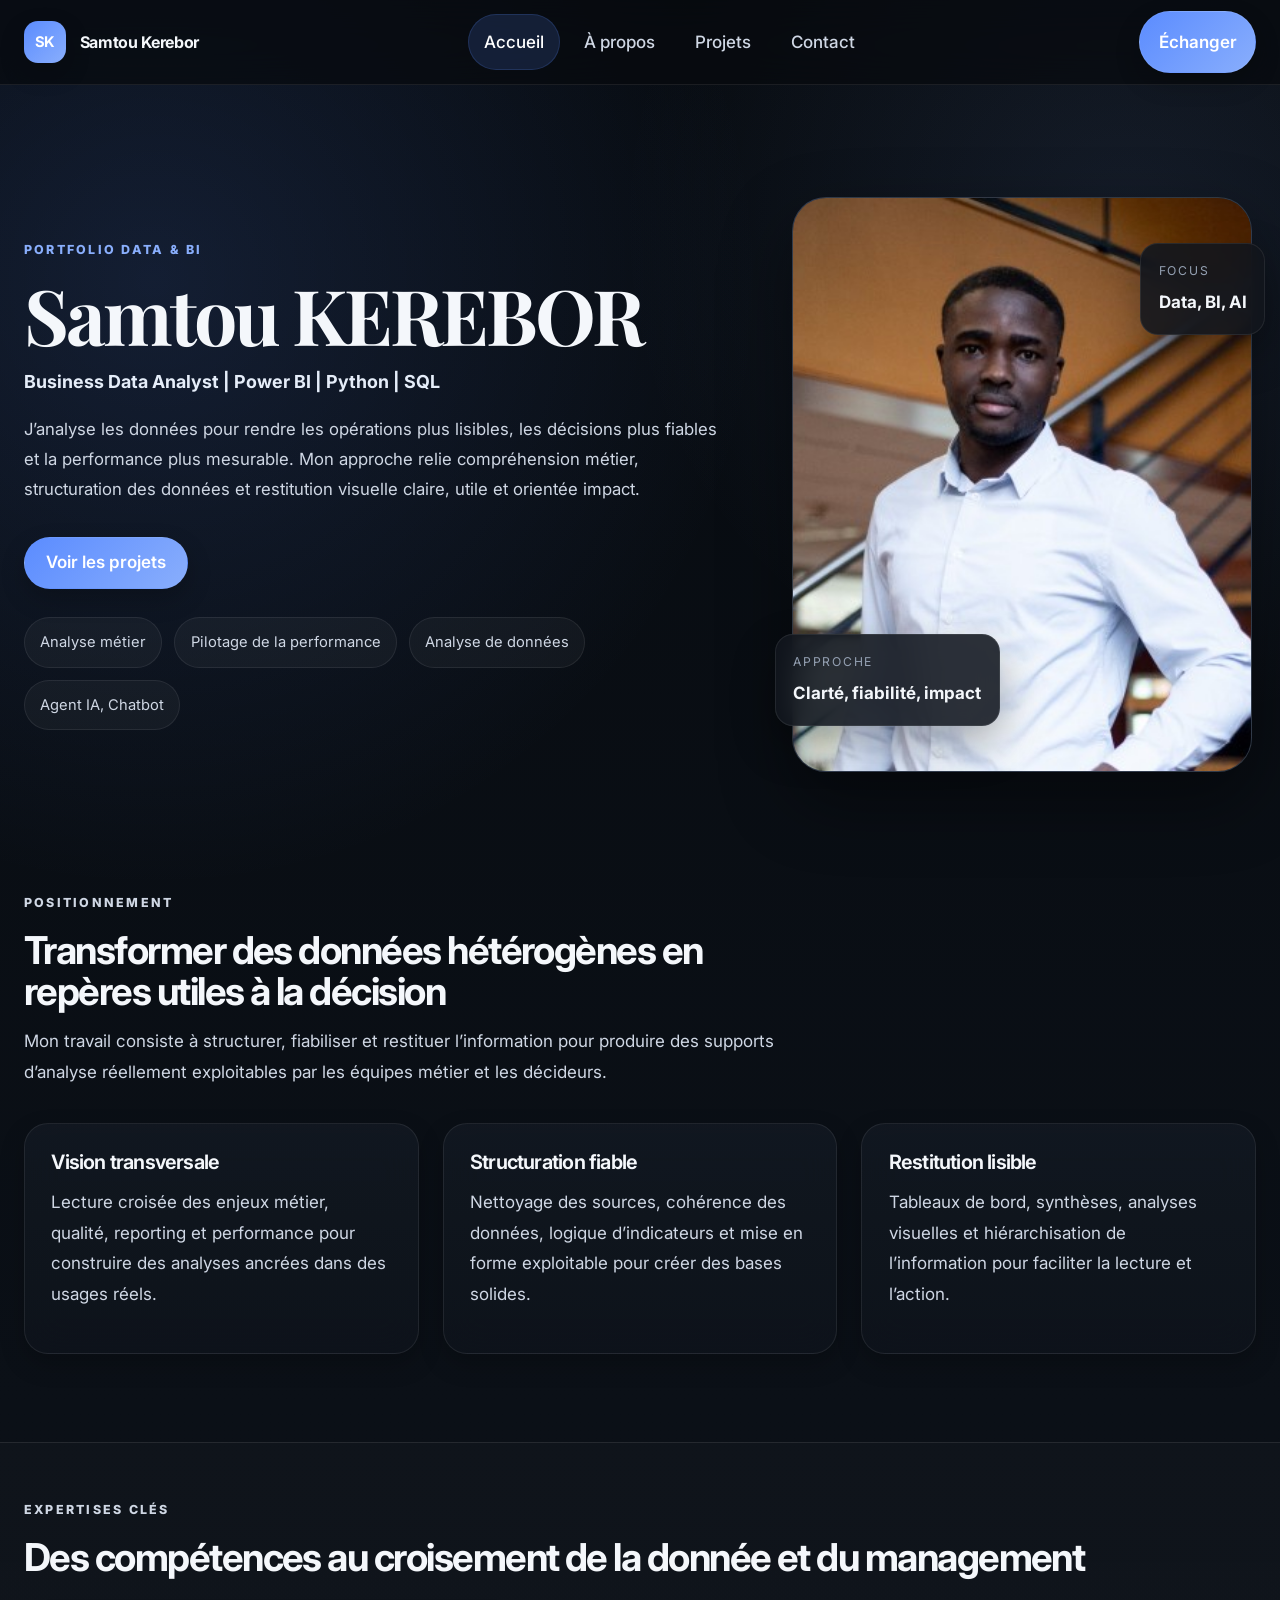
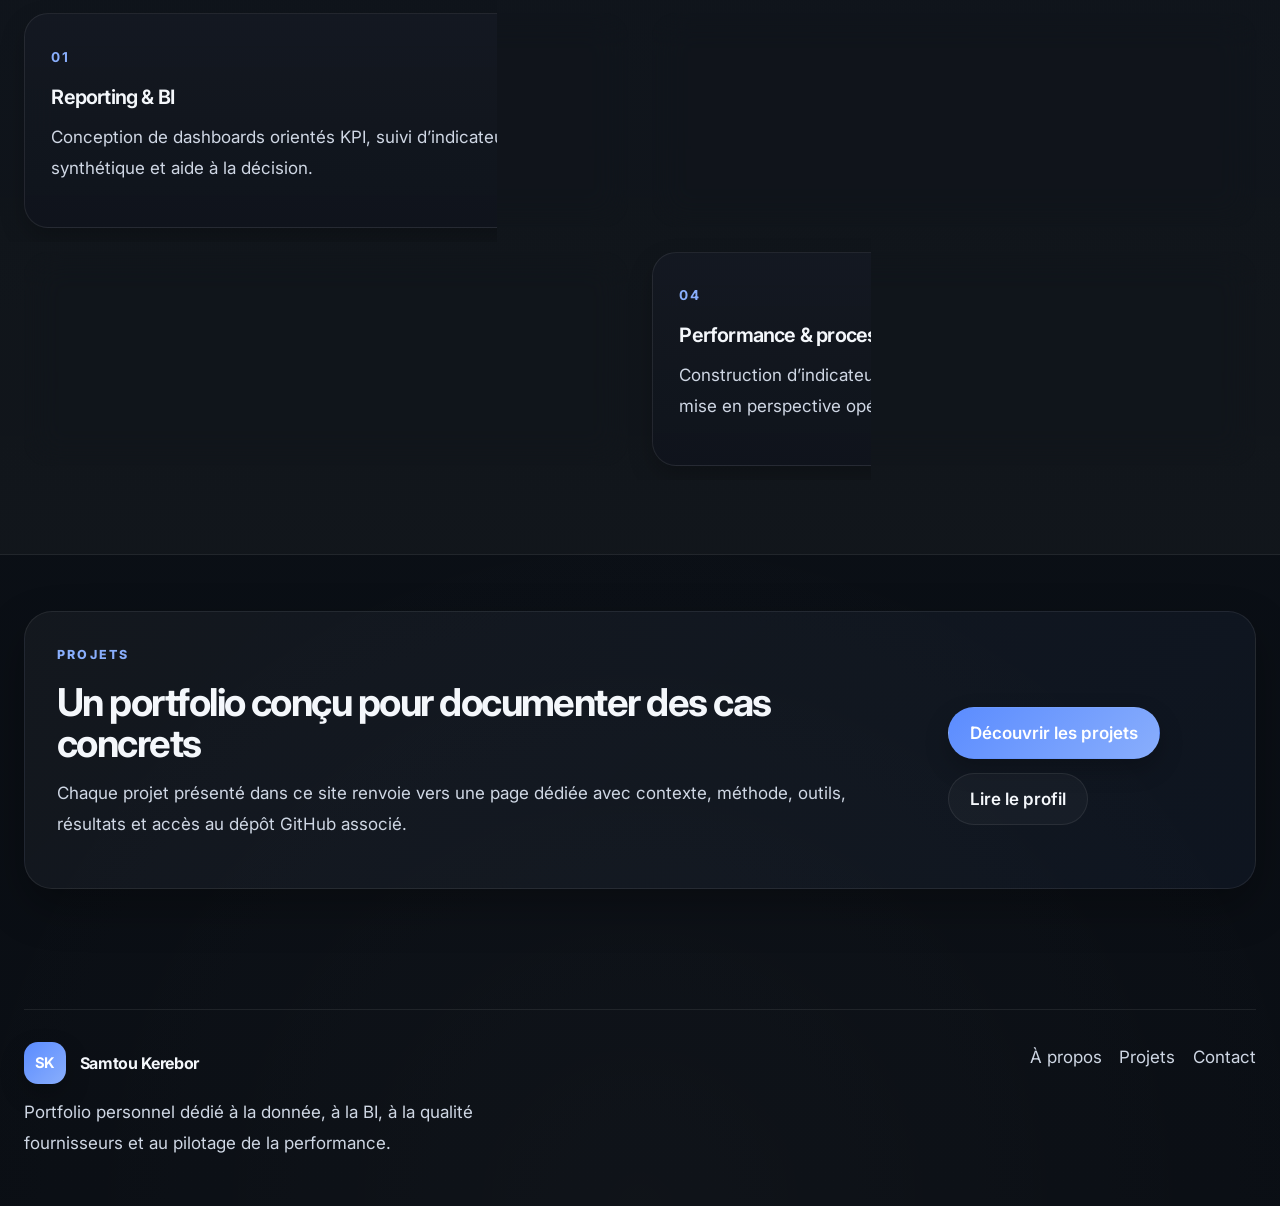
==== index.html @ 9a6d49bf "Update index.html" ====
<!DOCTYPE html>
<html lang="fr">
<head>
  <meta charset="UTF-8" />
  <meta name="viewport" content="width=device-width, initial-scale=1.0" />
  <title>Samtou Kerebor | Portfolio Data & BI </title>
  <meta name="description" content="Portfolio de Samtou Kerebor, Business Data Analyst spécialisé en Power BI, Python, SQL, qualité fournisseurs et pilotage de la performance." />
  <link rel="preconnect" href="https://fonts.googleapis.com" />
  <link rel="preconnect" href="https://fonts.gstatic.com" crossorigin />
  <link href="https://fonts.googleapis.com/css2?family=Inter:wght@400;500;600;700;800&family=Playfair+Display:wght@600;700&display=swap" rel="stylesheet" />
  <link rel="stylesheet" href="styles.css" />
</head>
<body>
  <div class="site-shell">
    <header class="site-header">
      <div class="container nav-wrapper">
        <a class="brand" href="index.html">
          <span class="brand-mark">SK</span>
          <span class="brand-text">Samtou Kerebor</span>
        </a>

        <nav class="site-nav" aria-label="Navigation principale">
          <a class="nav-link active" href="index.html">Accueil</a>
          <a class="nav-link" href="about.html">À propos</a>
          <a class="nav-link" href="projects.html">Projets</a>
          <a class="nav-link" href="contact.html">Contact</a>
        </nav>

        <a class="nav-cta" href="contact.html">Échanger</a>
      </div>
    </header>

    <main>
      <section class="hero">
        <div class="container hero-grid">
          <div class="hero-copy">
            <p class="eyebrow">Portfolio Data & BI</p>
            <h1>Samtou KEREBOR</h1>
            <p class="hero-subtitle">Business Data Analyst | Power BI | Python | SQL</p>
            <p class="hero-intro">
              J’analyse les données pour rendre les opérations plus lisibles, les décisions plus fiables
              et la performance plus mesurable. Mon approche relie compréhension métier, structuration
              des données et restitution visuelle claire, utile et orientée impact.
            </p>

            <div class="hero-actions">
              <a class="btn btn-primary" href="projects.html">Voir les projets</a>
            </div>

            <div class="hero-meta">
              <div class="meta-chip">Analyse métier</div>
              <div class="meta-chip">Pilotage de la performance</div>
              <div class="meta-chip">Analyse de données</div>
              <div class="meta-chip">Agent IA, Chatbot </div>
            </div>
          </div>

          <div class="hero-visual">
            <div class="photo-frame">
              <img src="assets/img/photo.jpg" alt="Portrait de Samtou Kerebor" />
            </div>
            <div class="floating-card floating-card-top">
              <span class="floating-label">Focus</span>
              <strong>Data, BI, AI</strong>
            </div>
            <div class="floating-card floating-card-bottom">
              <span class="floating-label">Approche</span>
              <strong>Clarté, fiabilité, impact</strong>
            </div>
          </div>
        </div>
      </section>
      <section class="section">
        <div class="container">
          <div class="section-heading narrow">
            <p class="section-kicker">Positionnement</p>
            <h2>Transformer des données hétérogènes en repères utiles à la décision</h2>
            <p>
              Mon travail consiste à structurer, fiabiliser et restituer l’information pour produire
              des supports d’analyse réellement exploitables par les équipes métier et les décideurs.
            </p>
          </div>

          <div class="value-grid">
            <article class="card card-soft">
              <h3>Vision transversale</h3>
              <p>
                Lecture croisée des enjeux métier, qualité, reporting et performance pour construire
                des analyses ancrées dans des usages réels.
              </p>
            </article>

            <article class="card card-soft">
              <h3>Structuration fiable</h3>
              <p>
                Nettoyage des sources, cohérence des données, logique d’indicateurs et mise en forme
                exploitable pour créer des bases solides.
              </p>
            </article>

            <article class="card card-soft">
              <h3>Restitution lisible</h3>
              <p>
                Tableaux de bord, synthèses, analyses visuelles et hiérarchisation de l’information
                pour faciliter la lecture et l’action.
              </p>
            </article>
          </div>
        </div>
      </section>
      <section class="section section-alt">
        <div class="container">
          <div class="section-heading">
            <p class="section-kicker">Expertises clés</p>
            <h2>Des compétences au croisement de la donnée et du management</h2>
          </div>

          <div class="capabilities-grid">
            <article class="capability-card">
              <span class="capability-index">01</span>
              <h3>Reporting & BI</h3>
              <p>Conception de dashboards orientés KPI, suivi d’indicateurs, lecture synthétique et aide à la décision.</p>
            </article>

            <article class="capability-card">
              <span class="capability-index">02</span>
              <h3>SQL & Python</h3>
              <p>Extraction, transformation, exploration et automatisation ciblée pour renforcer l’exploitation des données.</p>
            </article>

            <article class="capability-card">
              <span class="capability-index">03</span>
              <h3>Qualité fournisseurs</h3>
              <p>Analyse des incidents, suivi de performance, fiabilité des données et mise en évidence des priorités d’action.</p>
            </article>

            <article class="capability-card">
              <span class="capability-index">04</span>
              <h3>Performance & process</h3>
              <p>Construction d’indicateurs utiles, compréhension des processus et mise en perspective opérationnelle.</p>
            </article>
          </div>
        </div>
      </section>

      <section class="section">
        <div class="container preview-panel">
          <div class="preview-copy">
            <p class="section-kicker">Projets</p>
            <h2>Un portfolio conçu pour documenter des cas concrets</h2>
            <p>
              Chaque projet présenté dans ce site renvoie vers une page dédiée avec contexte, méthode,
              outils, résultats et accès au dépôt GitHub associé.
            </p>
          </div>
          <div class="preview-actions">
            <a class="btn btn-primary" href="projects.html">Découvrir les projets</a>
            <a class="btn btn-secondary" href="about.html">Lire le profil</a>
          </div>
        </div>
      </section>
    </main>

    <footer class="site-footer">
      <div class="container footer-grid">
        <div>
          <a class="brand brand-footer" href="index.html">
            <span class="brand-mark">SK</span>
            <span class="brand-text">Samtou Kerebor</span>
          </a>
          <p class="footer-text">
            Portfolio personnel dédié à la donnée, à la BI, à la qualité fournisseurs et au pilotage de la performance.
          </p>
        </div>

        <div class="footer-links">
          <a href="about.html">À propos</a>
          <a href="projects.html">Projets</a>
          <a href="contact.html">Contact</a>
        </div>
      </div>
    </footer>
  </div>
</body>
</html>
---- styles.css ----
:root {
  --bg: #0b0f14;
  --bg-soft: #10151d;
  --bg-elevated: #151b24;
  --surface: rgba(18, 24, 33, 0.88);
  --surface-strong: #18202b;
  --surface-dark: #070a0f;

  --text: #f4f7fb;
  --text-soft: #cfd7e4;
  --text-muted: #94a0b2;

  --line: rgba(255, 255, 255, 0.08);
  --line-strong: rgba(255, 255, 255, 0.14);

  --primary: #5b8cff;
  --primary-2: #89aefc;
  --accent: #9db2d3;
  --accent-soft: rgba(91, 140, 255, 0.14);

  --shadow-lg: 0 28px 70px rgba(0, 0, 0, 0.42);
  --shadow-md: 0 18px 44px rgba(0, 0, 0, 0.30);
  --shadow-sm: 0 10px 24px rgba(0, 0, 0, 0.22);

  --radius-xl: 32px;
  --radius-lg: 24px;
  --radius-md: 18px;
  --radius-sm: 12px;

  --container: 1320px;
  --reading: 760px;
}

*,
*::before,
*::after {
  box-sizing: border-box;
}

html {
  scroll-behavior: smooth;
}

body {
  margin: 0;
  font-family: "Inter", sans-serif;
  font-size: 17px;
  line-height: 1.8;
  color: var(--text);
  background:
    radial-gradient(circle at 12% 10%, rgba(91, 140, 255, 0.14), transparent 22%),
    radial-gradient(circle at 88% 8%, rgba(137, 174, 252, 0.10), transparent 18%),
    radial-gradient(circle at 50% 100%, rgba(255, 255, 255, 0.025), transparent 25%),
    linear-gradient(180deg, #070b10 0%, #0b1017 50%, #0a0e14 100%);
  -webkit-font-smoothing: antialiased;
  text-rendering: optimizeLegibility;
}

::selection {
  background: rgba(91, 140, 255, 0.24);
  color: #fff;
}

img {
  max-width: 100%;
  display: block;
}

a {
  color: inherit;
  text-decoration: none;
  transition: color 0.25s ease, opacity 0.25s ease, transform 0.25s ease;
}

a:hover {
  color: var(--primary-2);
}

p {
  margin-top: 0;
  color: var(--text-soft);
}

.site-shell {
  min-height: 100vh;
}

.container {
  width: min(var(--container), calc(100% - 3rem));
  margin: 0 auto;
}

.narrow {
  max-width: var(--reading);
}

.site-header {
  position: sticky;
  top: 0;
  z-index: 1000;
  backdrop-filter: blur(18px);
  background: rgba(8, 10, 15, 0.72);
  border-bottom: 1px solid var(--line);
}

.nav-wrapper {
  display: flex;
  align-items: center;
  justify-content: space-between;
  gap: 1rem;
  min-height: 84px;
}

.brand {
  display: inline-flex;
  align-items: center;
  gap: 0.85rem;
  font-weight: 700;
  letter-spacing: -0.02em;
}

.brand-mark {
  width: 42px;
  height: 42px;
  border-radius: 14px;
  display: inline-grid;
  place-items: center;
  color: #fff;
  background: linear-gradient(135deg, var(--primary), var(--primary-2));
  box-shadow: var(--shadow-sm);
  font-size: 0.92rem;
}

.brand-text {
  font-size: 1rem;
  color: var(--text);
}

.site-nav {
  display: flex;
  align-items: center;
  gap: 0.5rem;
  flex-wrap: wrap;
}

.nav-link {
  padding: 0.8rem 1rem;
  border-radius: 999px;
  color: var(--text-soft);
  font-weight: 500;
  transition: all 0.25s ease;
}

.nav-link:hover {
  color: var(--text);
  background: rgba(255, 255, 255, 0.04);
}

.nav-link.active {
  color: #fff;
  background: rgba(91, 140, 255, 0.16);
  box-shadow: inset 0 0 0 1px rgba(91, 140, 255, 0.18);
}

.nav-cta {
  padding: 0.9rem 1.15rem;
  border-radius: 999px;
  background: linear-gradient(135deg, var(--primary), var(--primary-2));
  border: 1px solid rgba(255, 255, 255, 0.06);
  box-shadow: var(--shadow-sm);
  font-weight: 600;
  color: #fff;
  transition: transform 0.25s ease, box-shadow 0.25s ease;
}

.nav-cta:hover {
  transform: translateY(-1px);
  box-shadow: var(--shadow-md);
  color: #fff;
}

.hero,
.page-hero {
  padding: 7rem 0 4rem;
}

.page-hero-compact {
  padding-bottom: 1.5rem;
}

.hero-grid {
  display: grid;
  grid-template-columns: minmax(0, 1.2fr) minmax(320px, 0.8fr);
  align-items: center;
  gap: 4rem;
}

.eyebrow,
.section-kicker,
.project-overline {
  margin: 0 0 1rem;
  font-size: 0.78rem;
  font-weight: 800;
  letter-spacing: 0.18em;
  text-transform: uppercase;
  color: var(--primary-2);
}

h1,
h2,
h3,
h4 {
  margin-top: 0;
  letter-spacing: -0.04em;
  color: var(--text);
}

h1 {
  font-family: "Playfair Display", serif;
  font-size: clamp(3.2rem, 6vw, 6.2rem);
  line-height: 0.94;
  margin-bottom: 1rem;
  font-weight: 700;
}

h2 {
  font-size: clamp(2.1rem, 3vw, 3.15rem);
  line-height: 1.06;
  margin-bottom: 0.9rem;
  font-weight: 700;
}

h3 {
  font-size: 1.24rem;
  line-height: 1.3;
  margin-bottom: 0.7rem;
  font-weight: 650;
}

h4 {
  font-size: 1rem;
  margin-bottom: 0.55rem;
  font-weight: 700;
}

.hero-subtitle,
.page-intro,
.hero-intro,
.section-heading p,
.card p,
.project-summary,
.footer-text,
.contact-note,
.form-intro,
.project-lead {
  color: var(--text-soft);
}

.hero-subtitle {
  font-size: 1.12rem;
  font-weight: 700;
  margin: 0 0 1rem;
  color: #e5edf9;
}

.hero-intro,
.page-intro,
.project-lead {
  font-size: 1.05rem;
  max-width: 64ch;
}

.hero-actions,
.preview-actions,
.project-actions {
  display: flex;
  flex-wrap: wrap;
  gap: 0.9rem;
  margin-top: 2rem;
}

.btn {
  display: inline-flex;
  align-items: center;
  justify-content: center;
  min-height: 52px;
  padding: 0 1.3rem;
  border-radius: 999px;
  border: 1px solid transparent;
  font-weight: 600;
  transition: all 0.28s ease;
  cursor: pointer;
}

.btn:hover {
  transform: translateY(-1px);
}

.btn-primary {
  background: linear-gradient(135deg, var(--primary), var(--primary-2));
  color: #fff;
  box-shadow: var(--shadow-sm);
}

.btn-primary:hover {
  box-shadow: var(--shadow-md);
  color: #fff;
}

.btn-secondary {
  background: rgba(255, 255, 255, 0.03);
  border-color: var(--line);
  color: var(--text);
}

.btn-secondary:hover {
  background: rgba(255, 255, 255, 0.06);
  box-shadow: var(--shadow-sm);
  color: var(--text);
}

.hero-meta,
.project-meta {
  display: flex;
  flex-wrap: wrap;
  gap: 0.75rem;
  margin-top: 1.8rem;
}

.meta-chip,
.tag {
  padding: 0.68rem 0.95rem;
  border-radius: 999px;
  background: rgba(255, 255, 255, 0.04);
  border: 1px solid var(--line);
  color: var(--text-soft);
  font-size: 0.92rem;
}

.hero-visual {
  position: relative;
  min-height: 560px;
  display: flex;
  align-items: center;
  justify-content: center;
}

.photo-frame {
  position: relative;
  width: min(460px, 100%);
  aspect-ratio: 4 / 5;
  border-radius: 34px;
  overflow: hidden;
  background:
    linear-gradient(135deg, rgba(91, 140, 255, 0.10), rgba(255, 255, 255, 0.03)),
    var(--surface-strong);
  border: 1px solid var(--line);
  box-shadow: var(--shadow-lg);
}

.photo-frame img {
  width: 100%;
  height: 100%;
  object-fit: cover;
}

.floating-card {
  position: absolute;
  padding: 1rem 1.1rem;
  border-radius: 18px;
  background: rgba(16, 21, 29, 0.88);
  border: 1px solid var(--line);
  box-shadow: var(--shadow-md);
  backdrop-filter: blur(14px);
}

.floating-card-top {
  top: 8%;
  right: -2%;
}

.floating-card-bottom {
  bottom: 8%;
  left: -3%;
}

.floating-label {
  display: block;
  margin-bottom: 0.35rem;
  font-size: 0.76rem;
  text-transform: uppercase;
  letter-spacing: 0.14em;
  color: var(--text-muted);
}

.section {
  padding: 3.5rem 0 5.5rem;
}

.section-alt {
  background: linear-gradient(180deg, rgba(255, 255, 255, 0.014), rgba(255, 255, 255, 0.028));
  border-top: 1px solid var(--line);
  border-bottom: 1px solid var(--line);
}

.section-heading {
  margin-bottom: 2.2rem;
}

.value-grid,
.capabilities-grid,
.timeline-grid,
.two-column-section,
.projects-grid,
.about-grid,
.contact-grid,
.project-detail-grid,
.metrics-grid {
  display: grid;
  gap: 1.5rem;
}

.value-grid {
  grid-template-columns: repeat(3, minmax(0, 1fr));
}

.capabilities-grid,
.timeline-grid,
.two-column-section,
.about-grid,
.contact-grid,
.project-detail-grid {
  grid-template-columns: repeat(2, minmax(0, 1fr));
}

.projects-grid {
  grid-template-columns: 1fr;
}

.metrics-grid {
  grid-template-columns: repeat(3, minmax(0, 1fr));
}

.card,
.project-card,
.capability-card,
.timeline-card,
.metric-card {
  position: relative;
  background: linear-gradient(180deg, rgba(20, 25, 34, 0.92), rgba(16, 20, 28, 0.96));
  backdrop-filter: blur(18px);
  border: 1px solid var(--line);
  box-shadow: var(--shadow-sm);
  border-radius: var(--radius-lg);
}

.card,
.capability-card,
.timeline-card,
.metric-card {
  padding: 1.65rem;
}

.card-soft {
  background: linear-gradient(180deg, rgba(18, 24, 33, 0.90), rgba(14, 19, 27, 0.94));
}

.card-large {
  padding: 2rem;
}

.card-emphasis {
  background: linear-gradient(180deg, #101a2c 0%, #162742 100%);
  color: #fff;
  border: 1px solid rgba(137, 174, 252, 0.18);
}

.card-emphasis h2,
.card-emphasis h3,
.card-emphasis p,
.card-emphasis a,
.card-emphasis li,
.card-emphasis .contact-label {
  color: #eef4fb;
}

.capability-card,
.project-card,
.card {
  transition: transform 0.28s ease, box-shadow 0.28s ease, border-color 0.28s ease;
}

.capability-card:hover,
.project-card:hover,
.card:hover {
  transform: translateY(-4px);
  box-shadow: var(--shadow-md);
  border-color: rgba(91, 140, 255, 0.22);
}

.capability-index {
  display: inline-block;
  margin-bottom: 1rem;
  color: var(--primary-2);
  font-size: 0.85rem;
  font-weight: 700;
  letter-spacing: 0.14em;
}

.preview-panel {
  display: flex;
  align-items: center;
  justify-content: space-between;
  gap: 2rem;
  padding: 2rem;
  border-radius: 28px;
  background: linear-gradient(135deg, rgba(255, 255, 255, 0.04), rgba(91, 140, 255, 0.05));
  border: 1px solid var(--line);
  box-shadow: var(--shadow-md);
}

.clean-list {
  margin: 0;
  padding-left: 1.1rem;
}

.clean-list li + li {
  margin-top: 0.6rem;
}

.timeline-card {
  padding-left: 3rem;
}

.timeline-marker {
  position: absolute;
  left: 1.35rem;
  top: 1.7rem;
  width: 12px;
  height: 12px;
  border-radius: 999px;
  background: linear-gradient(135deg, var(--primary), var(--primary-2));
  box-shadow: 0 0 0 6px rgba(91, 140, 255, 0.10);
}

.tag-group {
  display: flex;
  flex-wrap: wrap;
  gap: 0.7rem;
  margin-top: 1rem;
}

.project-card {
  display: grid;
  grid-template-columns: minmax(260px, 0.9fr) minmax(0, 1.1fr);
  overflow: hidden;
}

.project-visual {
  min-height: 320px;
  background: linear-gradient(135deg, #121926, #1b2434);
  position: relative;
}

.project-visual img {
  width: 100%;
  height: 100%;
  object-fit: cover;
}

.project-content {
  padding: 2rem;
}

.project-header {
  margin-bottom: 1rem;
}

.project-header h2 {
  font-size: 1.9rem;
  margin-bottom: 0;
}

.project-links {
  display: flex;
  flex-wrap: wrap;
  gap: 0.8rem;
  margin-top: 1.5rem;
}

.project-link {
  display: inline-flex;
  align-items: center;
  gap: 0.45rem;
  color: var(--text);
  font-weight: 600;
}

.project-link:hover {
  color: var(--primary-2);
}

.project-page-layout {
  display: grid;
  grid-template-columns: minmax(0, 1.25fr) minmax(300px, 0.75fr);
  gap: 1.5rem;
  align-items: start;
}

.project-main-visual {
  min-height: 380px;
  border-radius: var(--radius-xl);
  overflow: hidden;
  border: 1px solid var(--line);
  box-shadow: var(--shadow-md);
  background: linear-gradient(135deg, #121926, #1c2738);
}

.project-main-visual img {
  width: 100%;
  height: 100%;
  object-fit: cover;
}

.project-sidebar {
  display: grid;
  gap: 1.5rem;
}

.project-info-list {
  display: grid;
  gap: 1rem;
}

.project-info-item span {
  display: block;
  font-size: 0.78rem;
  letter-spacing: 0.12em;
  text-transform: uppercase;
  color: var(--text-muted);
  margin-bottom: 0.3rem;
}

.project-content-block + .project-content-block {
  margin-top: 1.25rem;
}

.metric-card strong {
  display: block;
  font-size: 2rem;
  color: var(--text);
  line-height: 1;
  margin-bottom: 0.5rem;
}

.metric-card p {
  margin-bottom: 0;
}

.contact-list {
  display: grid;
  gap: 1.4rem;
  margin-top: 1.4rem;
}

.contact-item a {
  color: #ffffff;
  opacity: 0.92;
  word-break: break-word;
}

.contact-label {
  display: block;
  margin-bottom: 0.3rem;
  font-size: 0.8rem;
  font-weight: 700;
  letter-spacing: 0.1em;
  text-transform: uppercase;
}

.contact-note {
  margin-top: 1.5rem;
  font-size: 0.95rem;
}

.contact-form-card {
  padding: 2rem;
}

.contact-form {
  display: grid;
  gap: 1.2rem;
  margin-top: 1.2rem;
}

.form-group {
  display: grid;
  gap: 0.55rem;
}

label {
  font-weight: 600;
  color: var(--text);
}

input,
textarea {
  width: 100%;
  padding: 1rem 1rem;
  border-radius: 16px;
  border: 1px solid var(--line-strong);
  background: rgba(255, 255, 255, 0.03);
  font: inherit;
  color: var(--text);
  outline: none;
  transition: border-color 0.25s ease, box-shadow 0.25s ease, background 0.25s ease;
}

input::placeholder,
textarea::placeholder {
  color: var(--text-muted);
}

input:focus,
textarea:focus {
  border-color: rgba(91, 140, 255, 0.55);
  box-shadow: 0 0 0 4px rgba(91, 140, 255, 0.10);
  background: rgba(255, 255, 255, 0.05);
}

.site-footer {
  padding: 2rem 0 3rem;
}

.footer-grid {
  display: flex;
  align-items: flex-start;
  justify-content: space-between;
  gap: 2rem;
  padding-top: 2rem;
  border-top: 1px solid var(--line);
}

.brand-footer {
  margin-bottom: 0.8rem;
}

.footer-text {
  max-width: 48ch;
  margin: 0;
}

.footer-links {
  display: flex;
  flex-wrap: wrap;
  gap: 1.1rem;
}

.footer-links a {
  color: var(--text-soft);
}

.footer-links a:hover {
  color: var(--primary-2);
}

.project-hero-compact {
  padding: 5rem 0 2rem;
}

.section-tight {
  padding: 2rem 0 2.8rem;
}

.section-heading-compact {
  margin-bottom: 1.4rem;
}

.project-top-cards {
  display: grid;
  grid-template-columns: repeat(2, minmax(0, 1fr));
  gap: 1.5rem;
}

.project-gallery {
  display: grid;
  grid-template-columns: repeat(2, minmax(0, 1fr));
  gap: 0;
  padding: 0;
  overflow: hidden;
}

.project-gallery-item {
  margin: 0;
  min-width: 0;
}

.project-gallery-item + .project-gallery-item {
  border-left: 1px solid var(--line);
}

.project-gallery-item img {
  width: 100%;
  height: 340px;
  object-fit: cover;
  border-bottom: 1px solid var(--line);
  background: linear-gradient(135deg, #121926, #1c2738);
}

.project-gallery-item figcaption {
  padding: 1.1rem 1.2rem 1.25rem;
}

.project-gallery-item figcaption strong {
  display: block;
  margin-bottom: 0.45rem;
  font-size: 1rem;
  color: var(--text);
}

.project-gallery-item figcaption p {
  margin: 0;
  color: var(--text-soft);
}

.project-list {
  margin: 0;
  padding-left: 1.2rem;
  color: var(--text-soft);
}

.project-list li + li {
  margin-top: 0.65rem;
}

.project-note {
  margin-top: 1rem;
  padding: 0.95rem 1rem;
  border-radius: var(--radius-md);
  background: rgba(91, 140, 255, 0.08);
  border: 1px solid rgba(91, 140, 255, 0.16);
  color: var(--text-soft);
}

.btn-disabled {
  opacity: 0.72;
  cursor: default;
  pointer-events: none;
}

@media (max-width: 1100px) {
  .hero-grid,
  .project-page-layout,
  .about-grid,
  .contact-grid,
  .project-card,
  .two-column-section,
  .value-grid,
  .capabilities-grid,
  .timeline-grid,
  .project-detail-grid,
  .metrics-grid,
  .project-top-cards,
  .project-gallery {
    grid-template-columns: 1fr;
  }

  .hero-visual {
    min-height: auto;
  }

  .floating-card-top,
  .floating-card-bottom {
    position: static;
  }

  .hero-visual {
    gap: 1rem;
    flex-direction: column;
  }

  .preview-panel,
  .footer-grid {
    flex-direction: column;
    align-items: flex-start;
  }

  .project-gallery-item + .project-gallery-item {
    border-left: none;
    border-top: 1px solid var(--line);
  }

  .project-gallery-item img {
    height: auto;
    max-height: 460px;
  }
}

@media (max-width: 760px) {
  .container {
    width: min(var(--container), calc(100% - 1.4rem));
  }

  .nav-wrapper {
    flex-wrap: wrap;
    justify-content: center;
    padding: 0.85rem 0;
  }

  .site-nav {
    order: 3;
    width: 100%;
    justify-content: center;
    flex-wrap: wrap;
  }

  .nav-cta {
    display: none;
  }

  .hero,
  .page-hero {
    padding-top: 4.5rem;
  }

  h1 {
    font-size: clamp(2.5rem, 10vw, 4.2rem);
  }

  .project-content,
  .card,
  .card-large,
  .contact-form-card,
  .capability-card,
  .timeline-card,
  .metric-card {
    padding: 1.35rem;
  }

  .photo-frame {
    border-radius: 24px;
  }

  .section {
    padding: 2.5rem 0 4rem;
  }
}
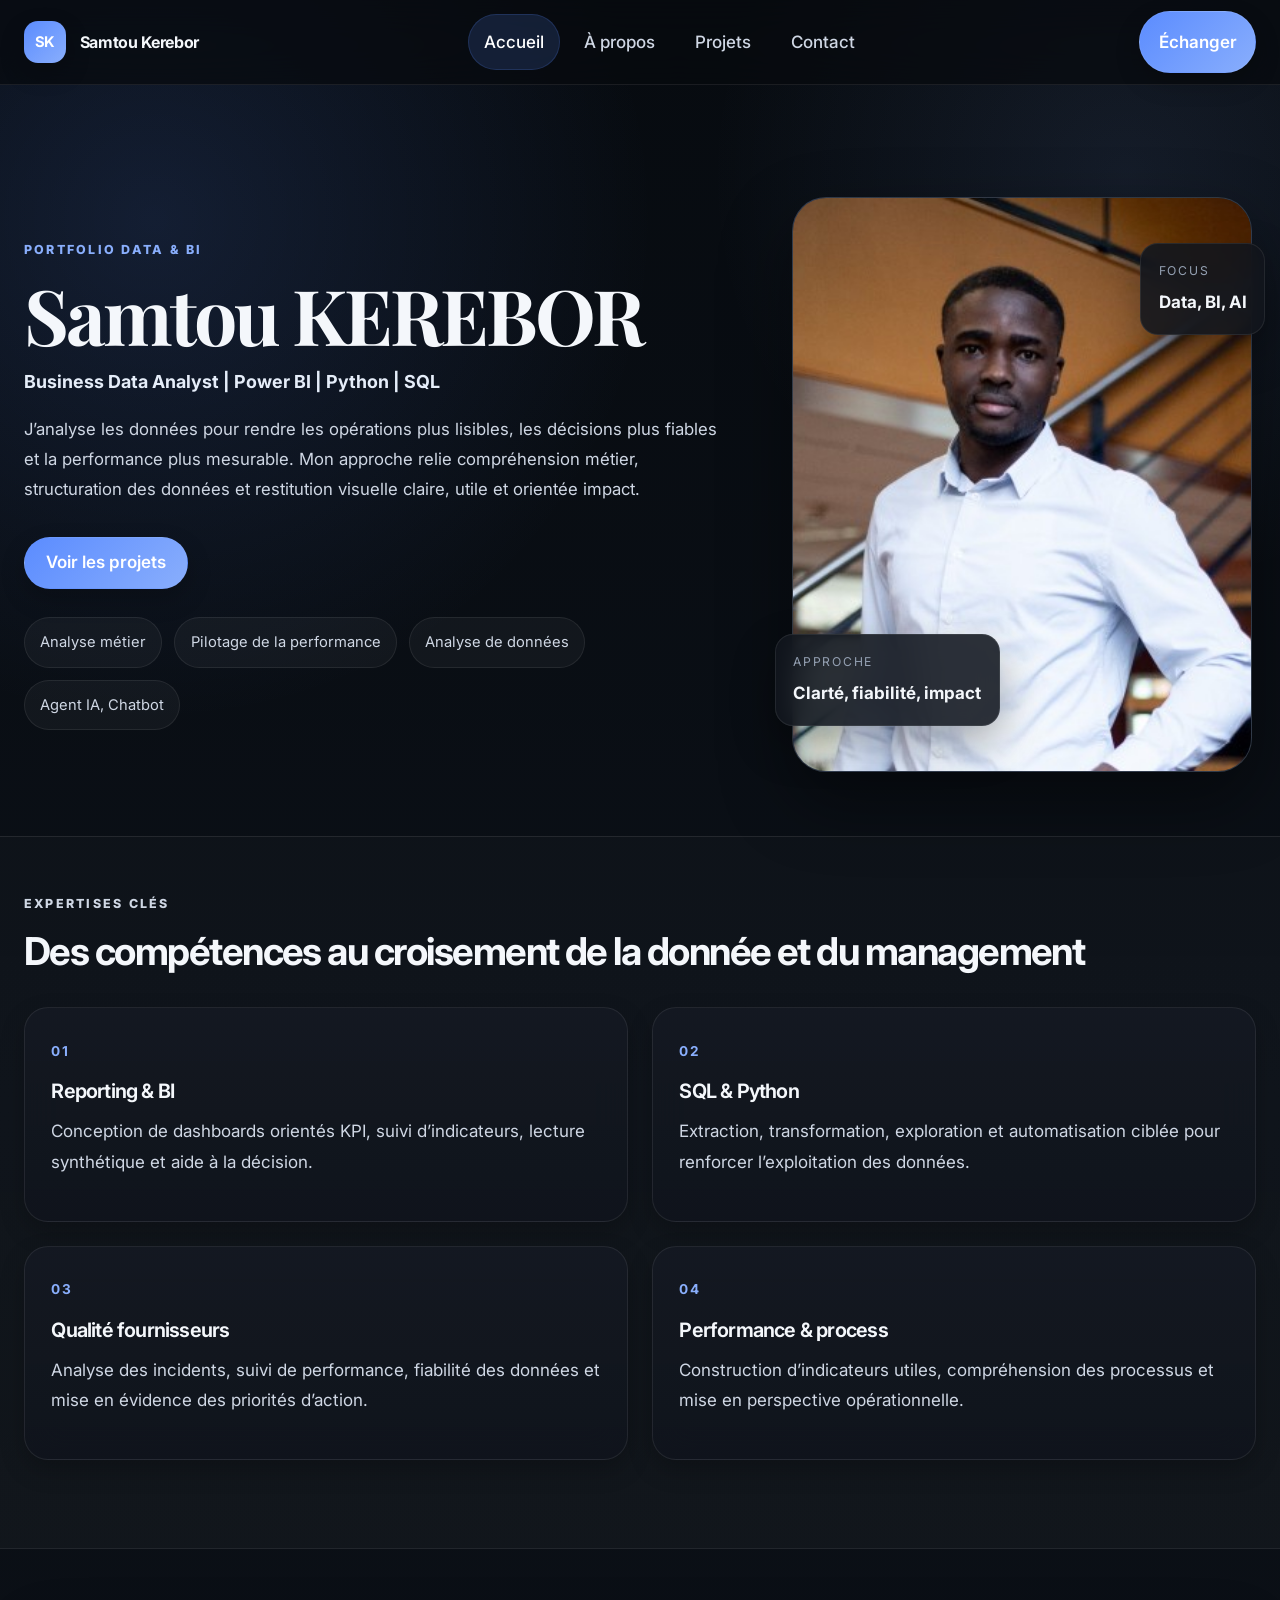
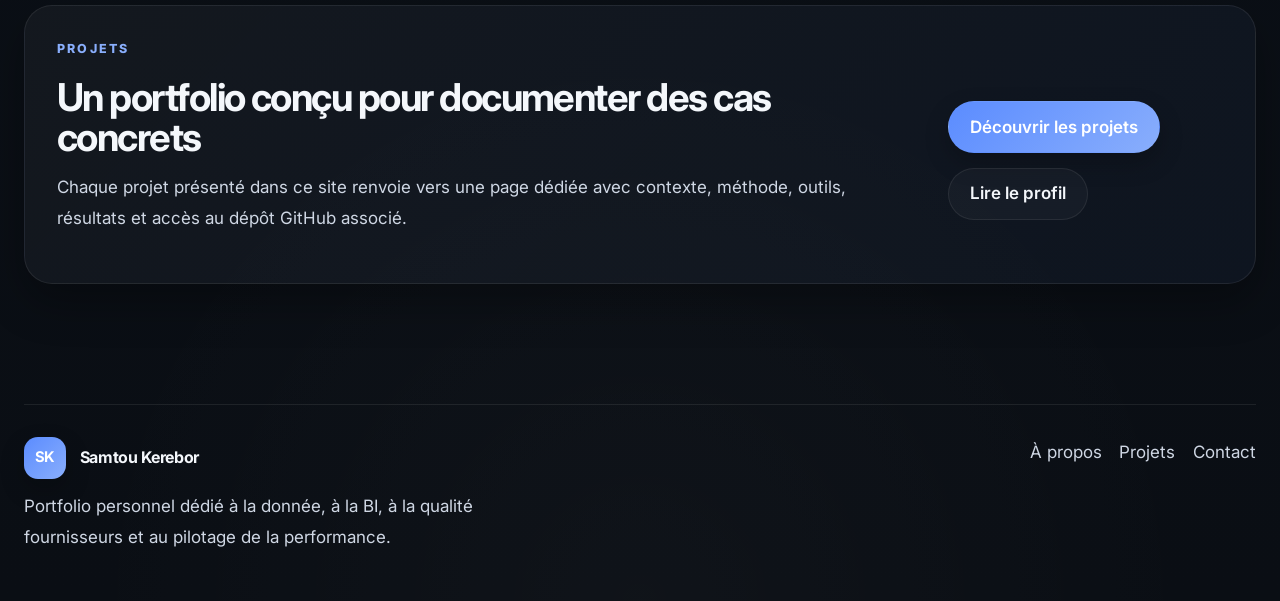
==== commit 7ec06f4e: "Update index.html Deleting "Positionnement"" ====
--- a/index.html
+++ b/index.html
@@ -67,44 +67,6 @@
               <span class="floating-label">Approche</span>
               <strong>Clarté, fiabilité, impact</strong>
             </div>
-          </div>
-        </div>
-      </section>
-      <section class="section">
-        <div class="container">
-          <div class="section-heading narrow">
-            <p class="section-kicker">Positionnement</p>
-            <h2>Transformer des données hétérogènes en repères utiles à la décision</h2>
-            <p>
-              Mon travail consiste à structurer, fiabiliser et restituer l’information pour produire
-              des supports d’analyse réellement exploitables par les équipes métier et les décideurs.
-            </p>
-          </div>
-
-          <div class="value-grid">
-            <article class="card card-soft">
-              <h3>Vision transversale</h3>
-              <p>
-                Lecture croisée des enjeux métier, qualité, reporting et performance pour construire
-                des analyses ancrées dans des usages réels.
-              </p>
-            </article>
-
-            <article class="card card-soft">
-              <h3>Structuration fiable</h3>
-              <p>
-                Nettoyage des sources, cohérence des données, logique d’indicateurs et mise en forme
-                exploitable pour créer des bases solides.
-              </p>
-            </article>
-
-            <article class="card card-soft">
-              <h3>Restitution lisible</h3>
-              <p>
-                Tableaux de bord, synthèses, analyses visuelles et hiérarchisation de l’information
-                pour faciliter la lecture et l’action.
-              </p>
-            </article>
           </div>
         </div>
       </section>
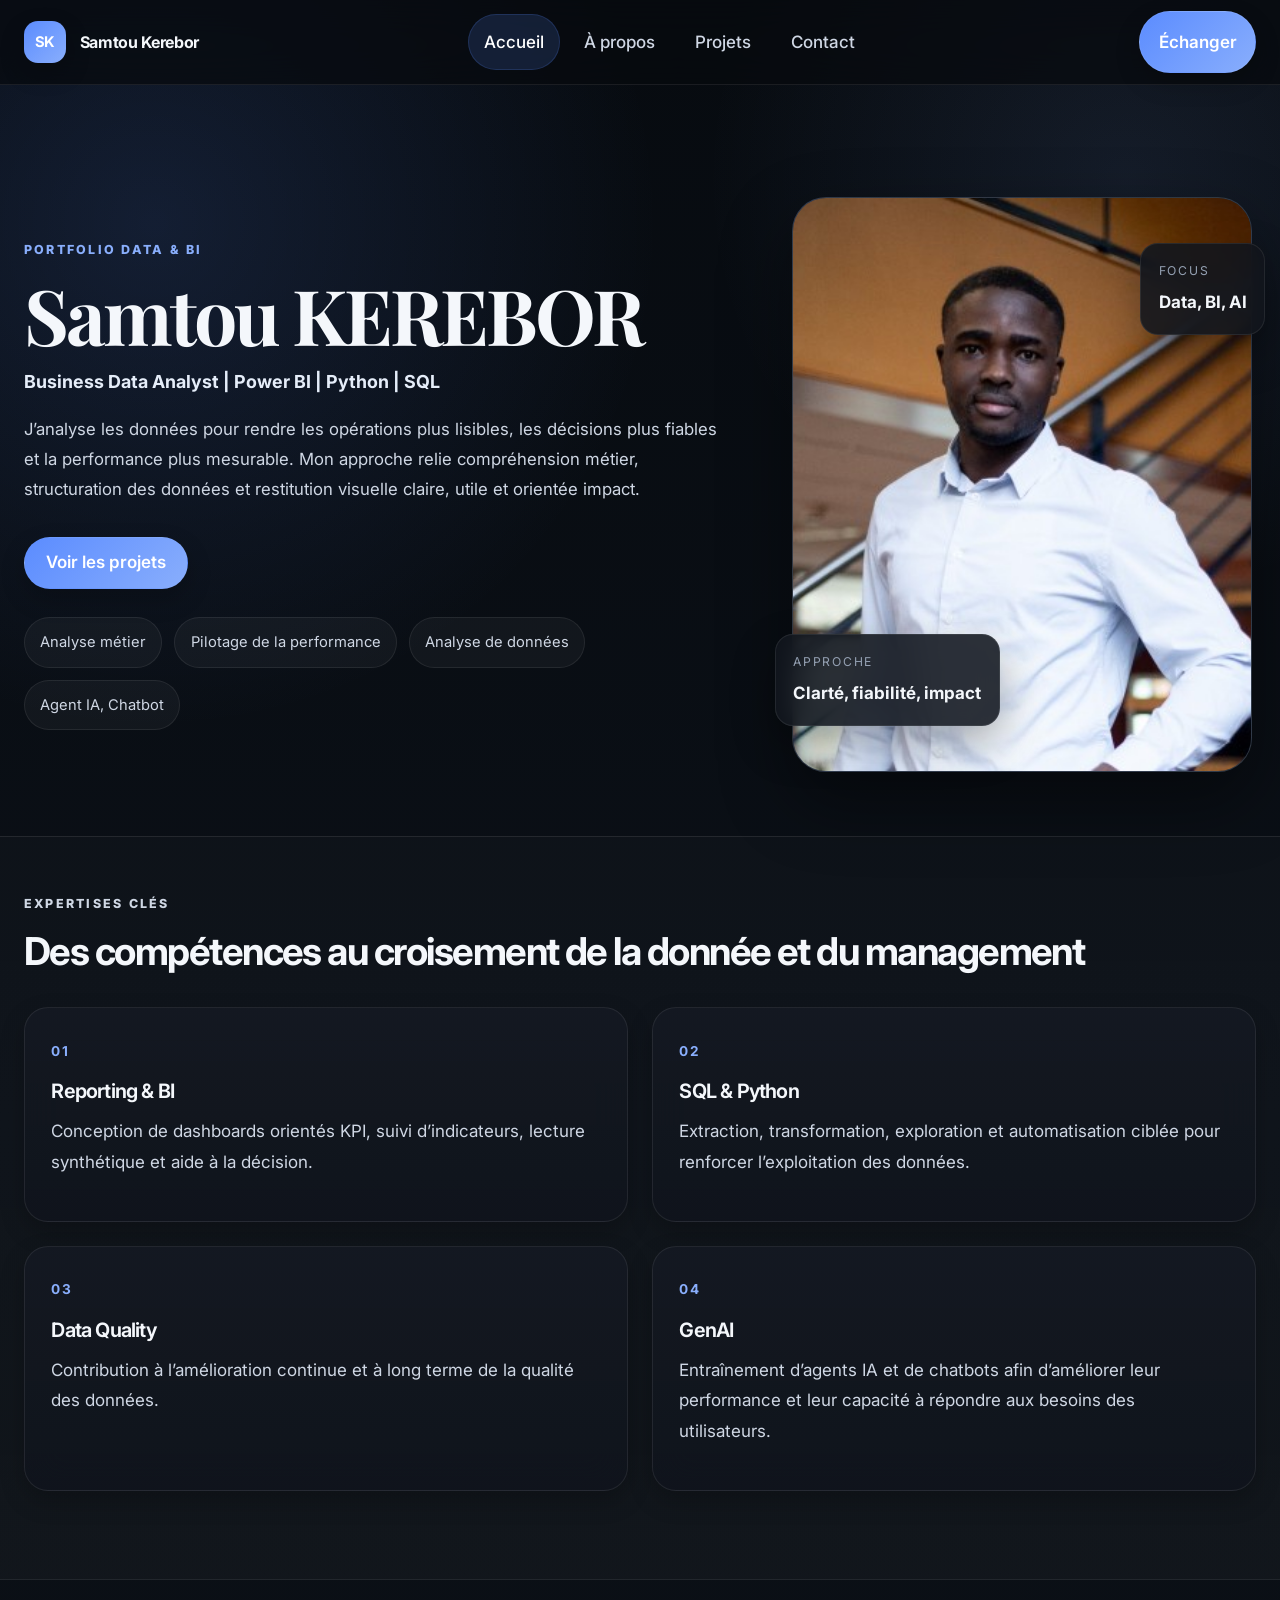
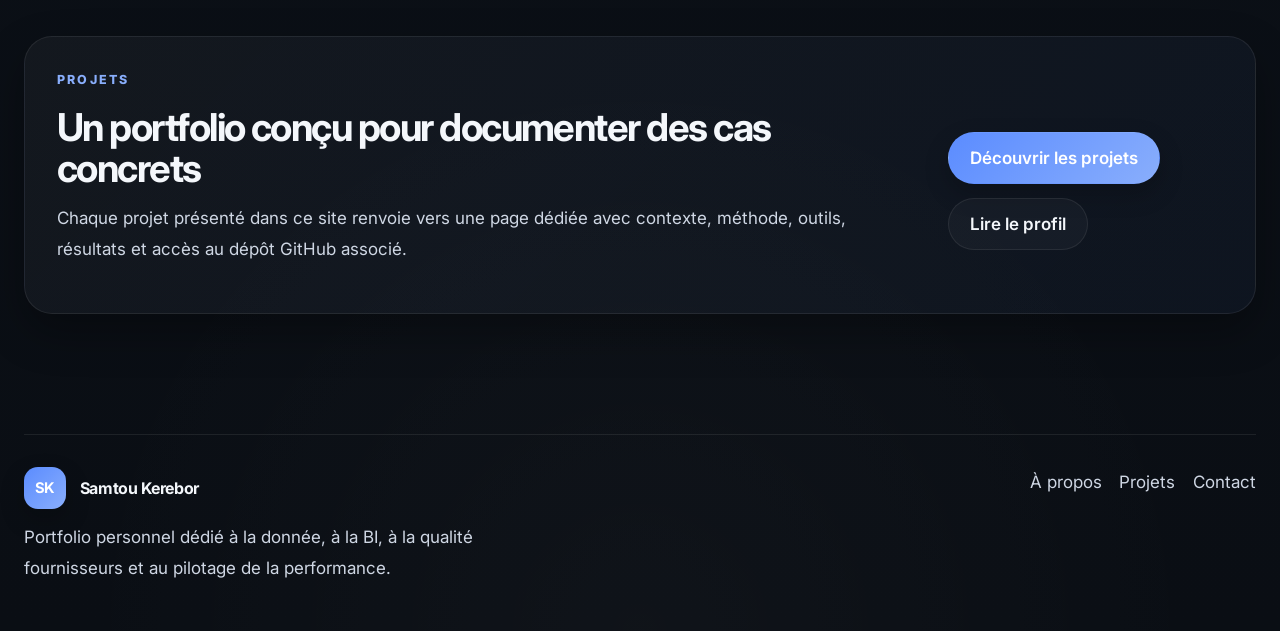
==== commit b971c60e: "Update index.html" ====
--- a/index.html
+++ b/index.html
@@ -92,14 +92,14 @@
 
             <article class="capability-card">
               <span class="capability-index">03</span>
-              <h3>Qualité fournisseurs</h3>
-              <p>Analyse des incidents, suivi de performance, fiabilité des données et mise en évidence des priorités d’action.</p>
+              <h3>Data Quality</h3>
+              <p>Contribution à l’amélioration continue et à long terme de la qualité des données.</p>
             </article>
 
             <article class="capability-card">
               <span class="capability-index">04</span>
-              <h3>Performance & process</h3>
-              <p>Construction d’indicateurs utiles, compréhension des processus et mise en perspective opérationnelle.</p>
+              <h3>GenAI</h3>
+              <p>Entraînement d’agents IA et de chatbots afin d’améliorer leur performance et leur capacité à répondre aux besoins des utilisateurs.</p>
             </article>
           </div>
         </div>
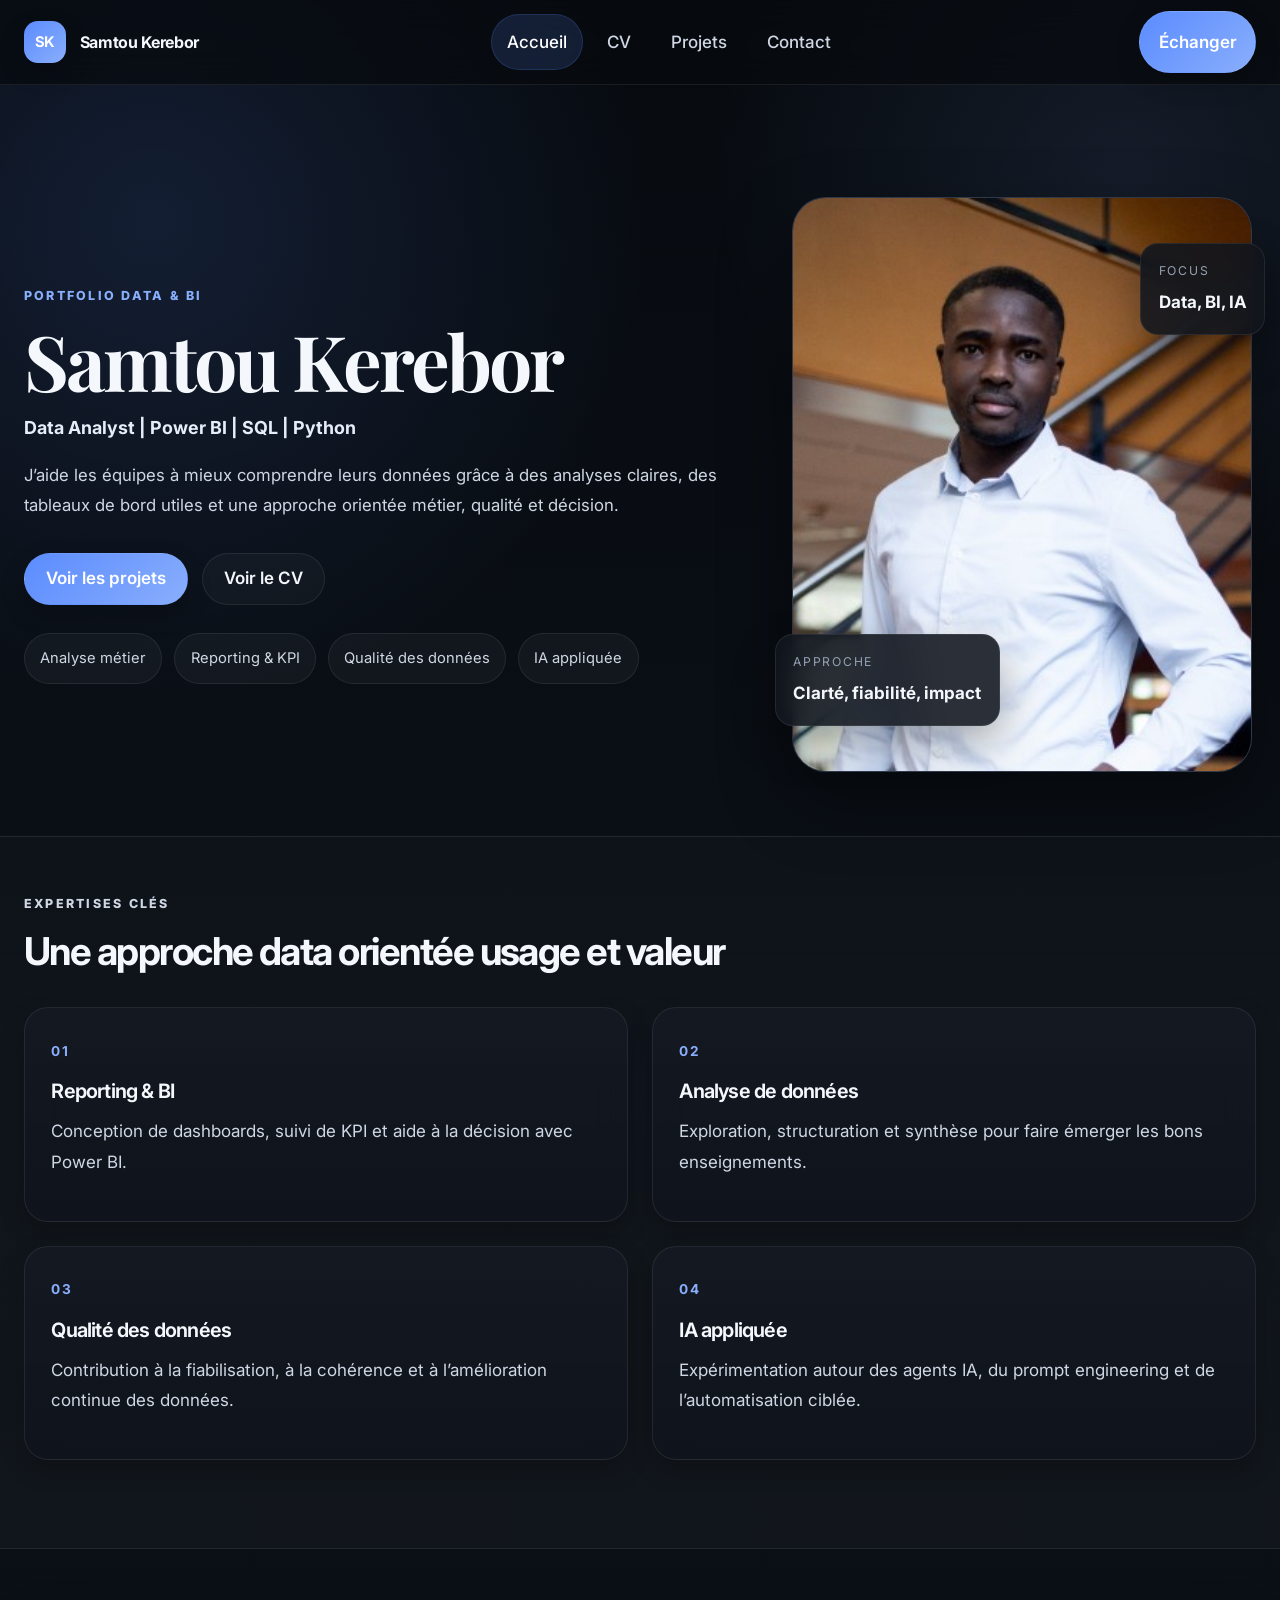
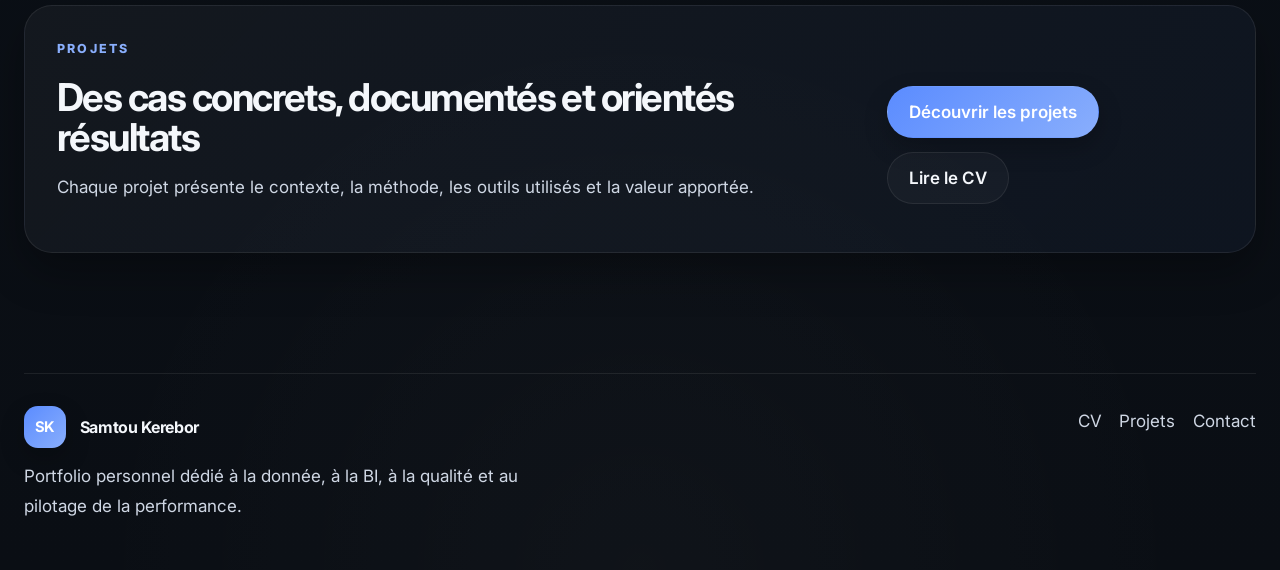
==== commit 42279a5b: "Update index.html" ====
--- a/index.html
+++ b/index.html
@@ -3,8 +3,8 @@
 <head>
   <meta charset="UTF-8" />
   <meta name="viewport" content="width=device-width, initial-scale=1.0" />
-  <title>Samtou Kerebor | Portfolio Data & BI </title>
-  <meta name="description" content="Portfolio de Samtou Kerebor, Business Data Analyst spécialisé en Power BI, Python, SQL, qualité fournisseurs et pilotage de la performance." />
+  <title>Samtou Kerebor | Portfolio Data & BI</title>
+  <meta name="description" content="Portfolio de Samtou Kerebor, Data Analyst orienté business, spécialisé en Power BI, SQL, Python, qualité des données et pilotage de la performance." />
   <link rel="preconnect" href="https://fonts.googleapis.com" />
   <link rel="preconnect" href="https://fonts.gstatic.com" crossorigin />
   <link href="https://fonts.googleapis.com/css2?family=Inter:wght@400;500;600;700;800&family=Playfair+Display:wght@600;700&display=swap" rel="stylesheet" />
@@ -21,7 +21,7 @@
 
         <nav class="site-nav" aria-label="Navigation principale">
           <a class="nav-link active" href="index.html">Accueil</a>
-          <a class="nav-link" href="about.html">À propos</a>
+          <a class="nav-link" href="about.html">CV</a>
           <a class="nav-link" href="projects.html">Projets</a>
           <a class="nav-link" href="contact.html">Contact</a>
         </nav>
@@ -35,23 +35,23 @@
         <div class="container hero-grid">
           <div class="hero-copy">
             <p class="eyebrow">Portfolio Data & BI</p>
-            <h1>Samtou KEREBOR</h1>
-            <p class="hero-subtitle">Business Data Analyst | Power BI | Python | SQL</p>
+            <h1>Samtou Kerebor</h1>
+            <p class="hero-subtitle">Data Analyst | Power BI | SQL | Python</p>
             <p class="hero-intro">
-              J’analyse les données pour rendre les opérations plus lisibles, les décisions plus fiables
-              et la performance plus mesurable. Mon approche relie compréhension métier, structuration
-              des données et restitution visuelle claire, utile et orientée impact.
+              J’aide les équipes à mieux comprendre leurs données grâce à des analyses claires,
+              des tableaux de bord utiles et une approche orientée métier, qualité et décision.
             </p>
 
             <div class="hero-actions">
               <a class="btn btn-primary" href="projects.html">Voir les projets</a>
+              <a class="btn btn-secondary" href="about.html">Voir le CV</a>
             </div>
 
             <div class="hero-meta">
               <div class="meta-chip">Analyse métier</div>
-              <div class="meta-chip">Pilotage de la performance</div>
-              <div class="meta-chip">Analyse de données</div>
-              <div class="meta-chip">Agent IA, Chatbot </div>
+              <div class="meta-chip">Reporting & KPI</div>
+              <div class="meta-chip">Qualité des données</div>
+              <div class="meta-chip">IA appliquée</div>
             </div>
           </div>
 
@@ -61,7 +61,7 @@
             </div>
             <div class="floating-card floating-card-top">
               <span class="floating-label">Focus</span>
-              <strong>Data, BI, AI</strong>
+              <strong>Data, BI, IA</strong>
             </div>
             <div class="floating-card floating-card-bottom">
               <span class="floating-label">Approche</span>
@@ -70,36 +70,37 @@
           </div>
         </div>
       </section>
+
       <section class="section section-alt">
         <div class="container">
           <div class="section-heading">
             <p class="section-kicker">Expertises clés</p>
-            <h2>Des compétences au croisement de la donnée et du management</h2>
+            <h2>Une approche data orientée usage et valeur</h2>
           </div>
 
           <div class="capabilities-grid">
             <article class="capability-card">
               <span class="capability-index">01</span>
               <h3>Reporting & BI</h3>
-              <p>Conception de dashboards orientés KPI, suivi d’indicateurs, lecture synthétique et aide à la décision.</p>
+              <p>Conception de dashboards, suivi de KPI et aide à la décision avec Power BI.</p>
             </article>
 
             <article class="capability-card">
               <span class="capability-index">02</span>
-              <h3>SQL & Python</h3>
-              <p>Extraction, transformation, exploration et automatisation ciblée pour renforcer l’exploitation des données.</p>
+              <h3>Analyse de données</h3>
+              <p>Exploration, structuration et synthèse pour faire émerger les bons enseignements.</p>
             </article>
 
             <article class="capability-card">
               <span class="capability-index">03</span>
-              <h3>Data Quality</h3>
-              <p>Contribution à l’amélioration continue et à long terme de la qualité des données.</p>
+              <h3>Qualité des données</h3>
+              <p>Contribution à la fiabilisation, à la cohérence et à l’amélioration continue des données.</p>
             </article>
 
             <article class="capability-card">
               <span class="capability-index">04</span>
-              <h3>GenAI</h3>
-              <p>Entraînement d’agents IA et de chatbots afin d’améliorer leur performance et leur capacité à répondre aux besoins des utilisateurs.</p>
+              <h3>IA appliquée</h3>
+              <p>Expérimentation autour des agents IA, du prompt engineering et de l’automatisation ciblée.</p>
             </article>
           </div>
         </div>
@@ -109,15 +110,14 @@
         <div class="container preview-panel">
           <div class="preview-copy">
             <p class="section-kicker">Projets</p>
-            <h2>Un portfolio conçu pour documenter des cas concrets</h2>
+            <h2>Des cas concrets, documentés et orientés résultats</h2>
             <p>
-              Chaque projet présenté dans ce site renvoie vers une page dédiée avec contexte, méthode,
-              outils, résultats et accès au dépôt GitHub associé.
+              Chaque projet présente le contexte, la méthode, les outils utilisés et la valeur apportée.
             </p>
           </div>
           <div class="preview-actions">
             <a class="btn btn-primary" href="projects.html">Découvrir les projets</a>
-            <a class="btn btn-secondary" href="about.html">Lire le profil</a>
+            <a class="btn btn-secondary" href="about.html">Lire le CV</a>
           </div>
         </div>
       </section>
@@ -131,12 +131,12 @@
             <span class="brand-text">Samtou Kerebor</span>
           </a>
           <p class="footer-text">
-            Portfolio personnel dédié à la donnée, à la BI, à la qualité fournisseurs et au pilotage de la performance.
+            Portfolio personnel dédié à la donnée, à la BI, à la qualité et au pilotage de la performance.
           </p>
         </div>
 
         <div class="footer-links">
-          <a href="about.html">À propos</a>
+          <a href="about.html">CV</a>
           <a href="projects.html">Projets</a>
           <a href="contact.html">Contact</a>
         </div>
--- a/styles.css
+++ b/styles.css
@@ -81,6 +81,10 @@
   color: var(--text-soft);
 }
 
+ul {
+  margin-top: 0;
+}
+
 .site-shell {
   min-height: 100vh;
 }
@@ -94,6 +98,7 @@
   max-width: var(--reading);
 }
 
+/* Header */
 .site-header {
   position: sticky;
   top: 0;
@@ -179,33 +184,7 @@
   color: #fff;
 }
 
-.hero,
-.page-hero {
-  padding: 7rem 0 4rem;
-}
-
-.page-hero-compact {
-  padding-bottom: 1.5rem;
-}
-
-.hero-grid {
-  display: grid;
-  grid-template-columns: minmax(0, 1.2fr) minmax(320px, 0.8fr);
-  align-items: center;
-  gap: 4rem;
-}
-
-.eyebrow,
-.section-kicker,
-.project-overline {
-  margin: 0 0 1rem;
-  font-size: 0.78rem;
-  font-weight: 800;
-  letter-spacing: 0.18em;
-  text-transform: uppercase;
-  color: var(--primary-2);
-}
-
+/* Typography */
 h1,
 h2,
 h3,
@@ -270,15 +249,42 @@
   max-width: 64ch;
 }
 
-.hero-actions,
-.preview-actions,
-.project-actions {
-  display: flex;
-  flex-wrap: wrap;
-  gap: 0.9rem;
-  margin-top: 2rem;
-}
-
+.eyebrow,
+.section-kicker,
+.project-overline {
+  margin: 0 0 1rem;
+  font-size: 0.78rem;
+  font-weight: 800;
+  letter-spacing: 0.18em;
+  text-transform: uppercase;
+  color: var(--primary-2);
+}
+
+/* Layout sections */
+.hero,
+.page-hero {
+  padding: 7rem 0 4rem;
+}
+
+.page-hero-compact {
+  padding-bottom: 1.5rem;
+}
+
+.section {
+  padding: 3.5rem 0 5.5rem;
+}
+
+.section-alt {
+  background: linear-gradient(180deg, rgba(255, 255, 255, 0.014), rgba(255, 255, 255, 0.028));
+  border-top: 1px solid var(--line);
+  border-bottom: 1px solid var(--line);
+}
+
+.section-heading {
+  margin-bottom: 2.2rem;
+}
+
+/* Buttons */
 .btn {
   display: inline-flex;
   align-items: center;
@@ -319,6 +325,23 @@
   color: var(--text);
 }
 
+/* Hero */
+.hero-grid {
+  display: grid;
+  grid-template-columns: minmax(0, 1.2fr) minmax(320px, 0.8fr);
+  align-items: center;
+  gap: 4rem;
+}
+
+.hero-actions,
+.preview-actions,
+.project-actions {
+  display: flex;
+  flex-wrap: wrap;
+  gap: 0.9rem;
+  margin-top: 2rem;
+}
+
 .hero-meta,
 .project-meta {
   display: flex;
@@ -343,6 +366,7 @@
   display: flex;
   align-items: center;
   justify-content: center;
+  gap: 1rem;
 }
 
 .photo-frame {
@@ -393,20 +417,7 @@
   color: var(--text-muted);
 }
 
-.section {
-  padding: 3.5rem 0 5.5rem;
-}
-
-.section-alt {
-  background: linear-gradient(180deg, rgba(255, 255, 255, 0.014), rgba(255, 255, 255, 0.028));
-  border-top: 1px solid var(--line);
-  border-bottom: 1px solid var(--line);
-}
-
-.section-heading {
-  margin-bottom: 2.2rem;
-}
-
+/* Cards and grids */
 .value-grid,
 .capabilities-grid,
 .timeline-grid,
@@ -420,7 +431,8 @@
   gap: 1.5rem;
 }
 
-.value-grid {
+.value-grid,
+.metrics-grid {
   grid-template-columns: repeat(3, minmax(0, 1fr));
 }
 
@@ -435,10 +447,6 @@
 
 .projects-grid {
   grid-template-columns: 1fr;
-}
-
-.metrics-grid {
-  grid-template-columns: repeat(3, minmax(0, 1fr));
 }
 
 .card,
@@ -461,10 +469,6 @@
   padding: 1.65rem;
 }
 
-.card-soft {
-  background: linear-gradient(180deg, rgba(18, 24, 33, 0.90), rgba(14, 19, 27, 0.94));
-}
-
 .card-large {
   padding: 2rem;
 }
@@ -507,6 +511,16 @@
   letter-spacing: 0.14em;
 }
 
+.clean-list {
+  margin: 0;
+  padding-left: 1.1rem;
+}
+
+.clean-list li + li {
+  margin-top: 0.6rem;
+}
+
+/* Preview panel */
 .preview-panel {
   display: flex;
   align-items: center;
@@ -519,15 +533,7 @@
   box-shadow: var(--shadow-md);
 }
 
-.clean-list {
-  margin: 0;
-  padding-left: 1.1rem;
-}
-
-.clean-list li + li {
-  margin-top: 0.6rem;
-}
-
+/* Timeline */
 .timeline-card {
   padding-left: 3rem;
 }
@@ -543,6 +549,7 @@
   box-shadow: 0 0 0 6px rgba(91, 140, 255, 0.10);
 }
 
+/* Tags */
 .tag-group {
   display: flex;
   flex-wrap: wrap;
@@ -550,6 +557,7 @@
   margin-top: 1rem;
 }
 
+/* Project cards */
 .project-card {
   display: grid;
   grid-template-columns: minmax(260px, 0.9fr) minmax(0, 1.1fr);
@@ -600,6 +608,7 @@
   color: var(--primary-2);
 }
 
+/* Project detail */
 .project-page-layout {
   display: grid;
   grid-template-columns: minmax(0, 1.25fr) minmax(300px, 0.75fr);
@@ -657,6 +666,79 @@
   margin-bottom: 0;
 }
 
+.project-top-cards {
+  display: grid;
+  grid-template-columns: repeat(2, minmax(0, 1fr));
+  gap: 1.5rem;
+}
+
+.project-gallery {
+  display: grid;
+  grid-template-columns: repeat(2, minmax(0, 1fr));
+  gap: 0;
+  padding: 0;
+  overflow: hidden;
+}
+
+.project-gallery-item {
+  margin: 0;
+  min-width: 0;
+}
+
+.project-gallery-item + .project-gallery-item {
+  border-left: 1px solid var(--line);
+}
+
+.project-gallery-item img {
+  width: 100%;
+  height: 340px;
+  object-fit: cover;
+  border-bottom: 1px solid var(--line);
+  background: linear-gradient(135deg, #121926, #1c2738);
+}
+
+.project-gallery-item figcaption {
+  padding: 1.1rem 1.2rem 1.25rem;
+}
+
+.project-gallery-item figcaption strong {
+  display: block;
+  margin-bottom: 0.45rem;
+  font-size: 1rem;
+  color: var(--text);
+}
+
+.project-gallery-item figcaption p {
+  margin: 0;
+  color: var(--text-soft);
+}
+
+.project-list {
+  margin: 0;
+  padding-left: 1.2rem;
+  color: var(--text-soft);
+}
+
+.project-list li + li {
+  margin-top: 0.65rem;
+}
+
+.project-note {
+  margin-top: 1rem;
+  padding: 0.95rem 1rem;
+  border-radius: var(--radius-md);
+  background: rgba(91, 140, 255, 0.08);
+  border: 1px solid rgba(91, 140, 255, 0.16);
+  color: var(--text-soft);
+}
+
+.btn-disabled {
+  opacity: 0.72;
+  cursor: default;
+  pointer-events: none;
+}
+
+/* Contact */
 .contact-list {
   display: grid;
   gap: 1.4rem;
@@ -728,6 +810,7 @@
   background: rgba(255, 255, 255, 0.05);
 }
 
+/* Footer */
 .site-footer {
   padding: 2rem 0 3rem;
 }
@@ -764,90 +847,7 @@
   color: var(--primary-2);
 }
 
-.project-hero-compact {
-  padding: 5rem 0 2rem;
-}
-
-.section-tight {
-  padding: 2rem 0 2.8rem;
-}
-
-.section-heading-compact {
-  margin-bottom: 1.4rem;
-}
-
-.project-top-cards {
-  display: grid;
-  grid-template-columns: repeat(2, minmax(0, 1fr));
-  gap: 1.5rem;
-}
-
-.project-gallery {
-  display: grid;
-  grid-template-columns: repeat(2, minmax(0, 1fr));
-  gap: 0;
-  padding: 0;
-  overflow: hidden;
-}
-
-.project-gallery-item {
-  margin: 0;
-  min-width: 0;
-}
-
-.project-gallery-item + .project-gallery-item {
-  border-left: 1px solid var(--line);
-}
-
-.project-gallery-item img {
-  width: 100%;
-  height: 340px;
-  object-fit: cover;
-  border-bottom: 1px solid var(--line);
-  background: linear-gradient(135deg, #121926, #1c2738);
-}
-
-.project-gallery-item figcaption {
-  padding: 1.1rem 1.2rem 1.25rem;
-}
-
-.project-gallery-item figcaption strong {
-  display: block;
-  margin-bottom: 0.45rem;
-  font-size: 1rem;
-  color: var(--text);
-}
-
-.project-gallery-item figcaption p {
-  margin: 0;
-  color: var(--text-soft);
-}
-
-.project-list {
-  margin: 0;
-  padding-left: 1.2rem;
-  color: var(--text-soft);
-}
-
-.project-list li + li {
-  margin-top: 0.65rem;
-}
-
-.project-note {
-  margin-top: 1rem;
-  padding: 0.95rem 1rem;
-  border-radius: var(--radius-md);
-  background: rgba(91, 140, 255, 0.08);
-  border: 1px solid rgba(91, 140, 255, 0.16);
-  color: var(--text-soft);
-}
-
-.btn-disabled {
-  opacity: 0.72;
-  cursor: default;
-  pointer-events: none;
-}
-
+/* Responsive */
 @media (max-width: 1100px) {
   .hero-grid,
   .project-page-layout,
@@ -856,10 +856,10 @@
   .project-card,
   .two-column-section,
   .value-grid,
+  .metrics-grid,
   .capabilities-grid,
   .timeline-grid,
   .project-detail-grid,
-  .metrics-grid,
   .project-top-cards,
   .project-gallery {
     grid-template-columns: 1fr;
@@ -872,11 +872,6 @@
   .floating-card-top,
   .floating-card-bottom {
     position: static;
-  }
-
-  .hero-visual {
-    gap: 1rem;
-    flex-direction: column;
   }
 
   .preview-panel,
@@ -945,3 +940,9 @@
     padding: 2.5rem 0 4rem;
   }
 }
+
+/* Accessibility */
+:focus-visible {
+  outline: 3px solid rgba(137, 174, 252, 0.75);
+  outline-offset: 3px;
+}
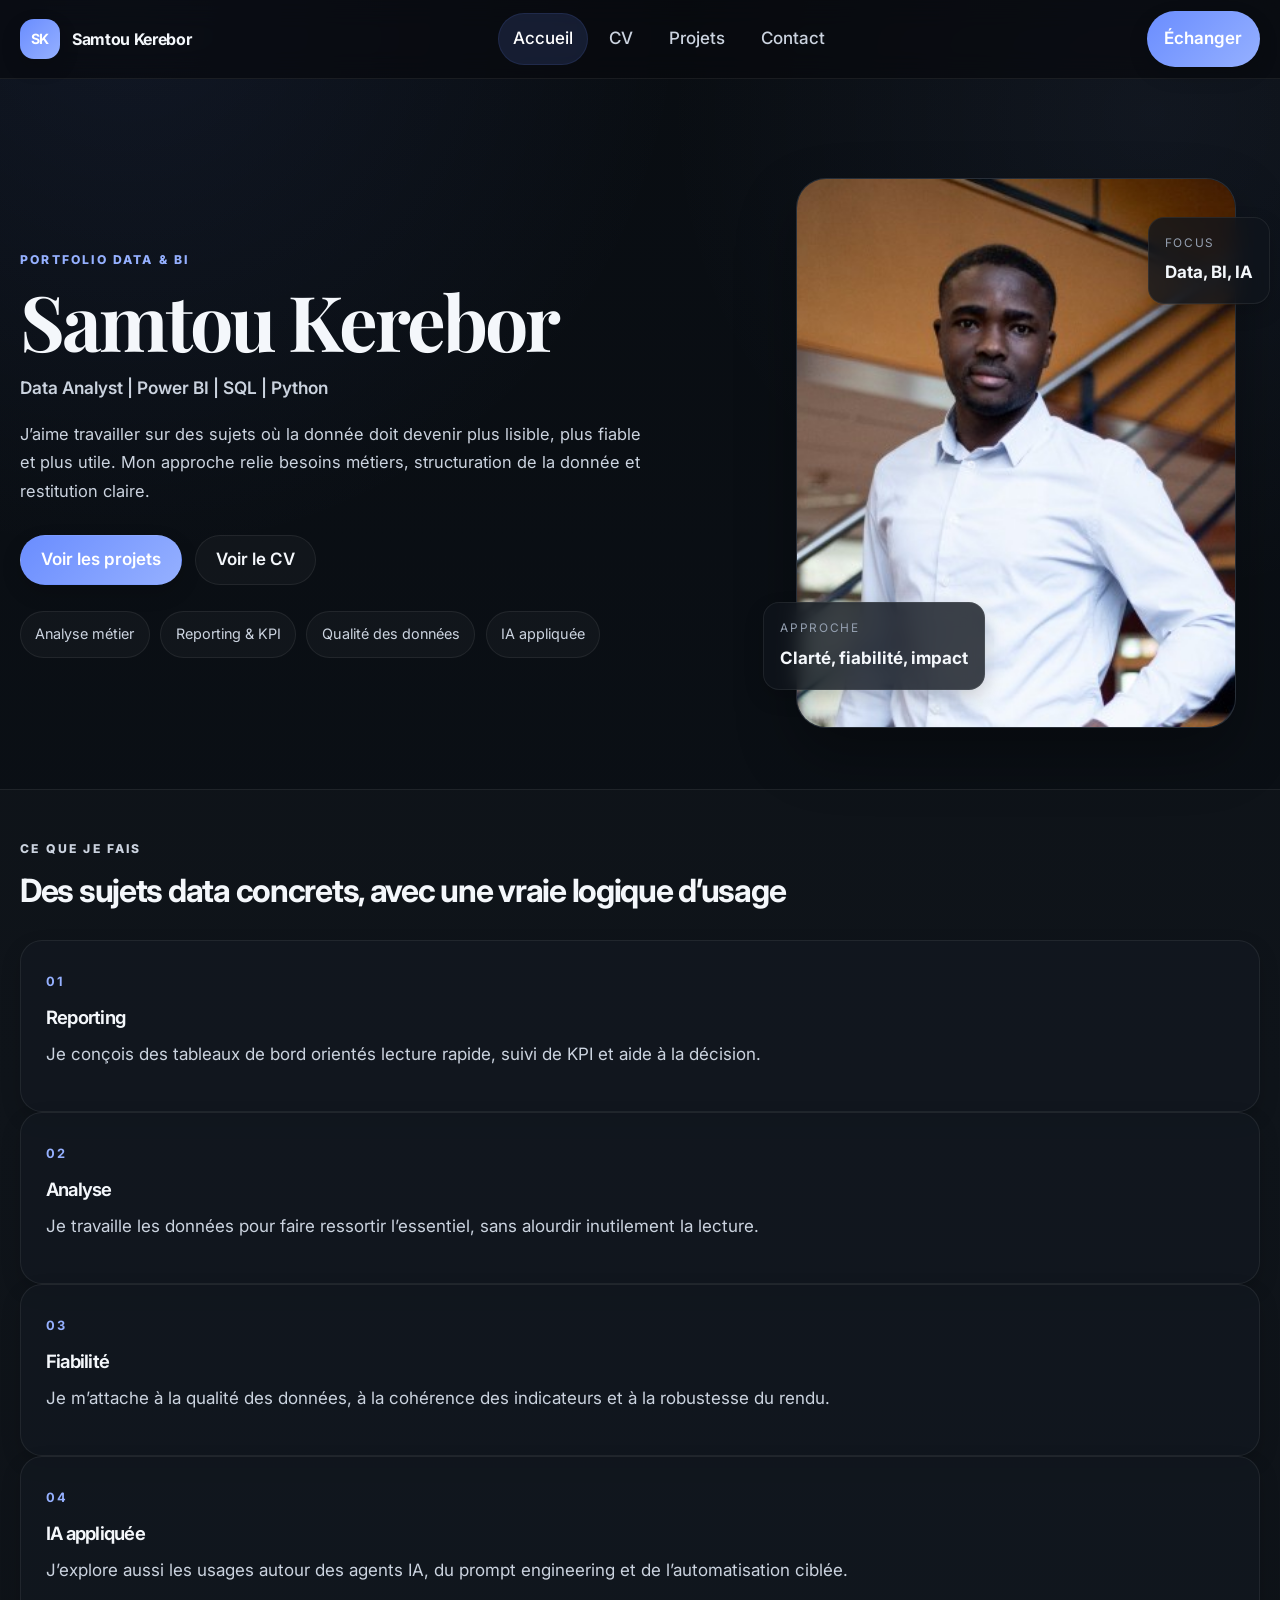
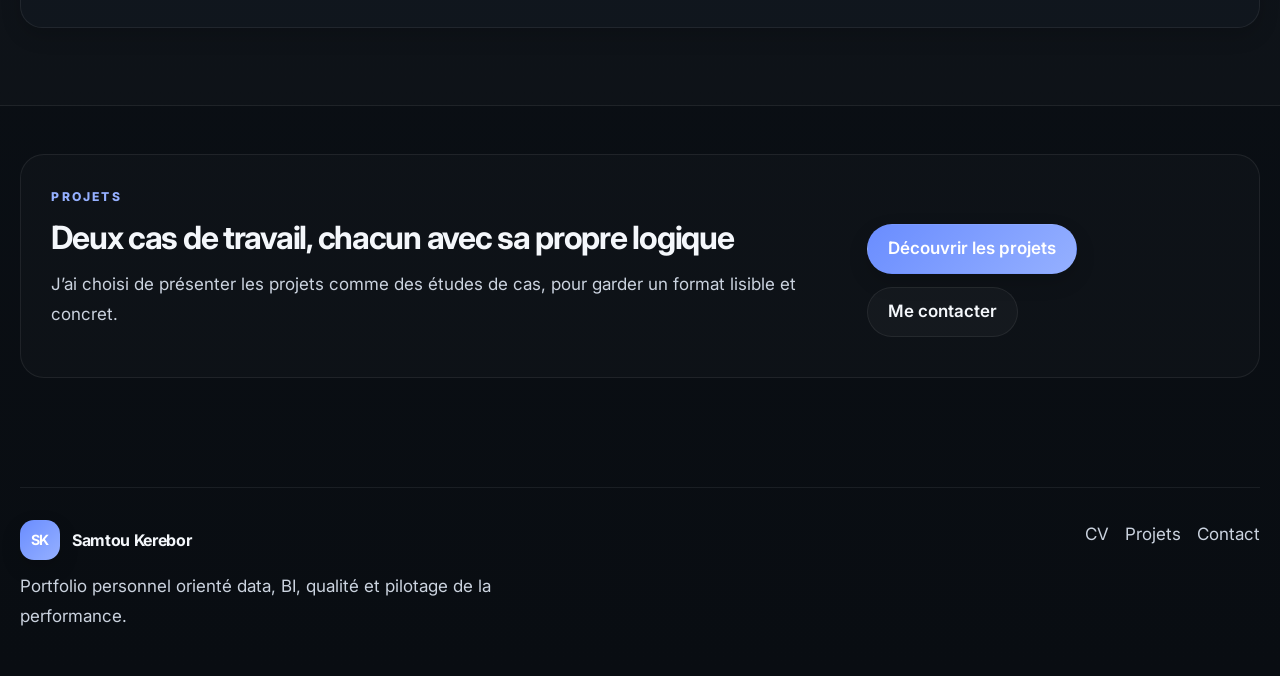
==== commit 7c1e97ab: "Update index.html" ====
--- a/index.html
+++ b/index.html
@@ -38,8 +38,8 @@
             <h1>Samtou Kerebor</h1>
             <p class="hero-subtitle">Data Analyst | Power BI | SQL | Python</p>
             <p class="hero-intro">
-              J’aide les équipes à mieux comprendre leurs données grâce à des analyses claires,
-              des tableaux de bord utiles et une approche orientée métier, qualité et décision.
+              J’aime travailler sur des sujets où la donnée doit devenir plus lisible, plus fiable et plus utile.
+              Mon approche relie besoins métiers, structuration de la donnée et restitution claire.
             </p>
 
             <div class="hero-actions">
@@ -74,33 +74,33 @@
       <section class="section section-alt">
         <div class="container">
           <div class="section-heading">
-            <p class="section-kicker">Expertises clés</p>
-            <h2>Une approche data orientée usage et valeur</h2>
+            <p class="section-kicker">Ce que je fais</p>
+            <h2>Des sujets data concrets, avec une vraie logique d’usage</h2>
           </div>
 
           <div class="capabilities-grid">
             <article class="capability-card">
               <span class="capability-index">01</span>
-              <h3>Reporting & BI</h3>
-              <p>Conception de dashboards, suivi de KPI et aide à la décision avec Power BI.</p>
+              <h3>Reporting</h3>
+              <p>Je conçois des tableaux de bord orientés lecture rapide, suivi de KPI et aide à la décision.</p>
             </article>
 
             <article class="capability-card">
               <span class="capability-index">02</span>
-              <h3>Analyse de données</h3>
-              <p>Exploration, structuration et synthèse pour faire émerger les bons enseignements.</p>
+              <h3>Analyse</h3>
+              <p>Je travaille les données pour faire ressortir l’essentiel, sans alourdir inutilement la lecture.</p>
             </article>
 
             <article class="capability-card">
               <span class="capability-index">03</span>
-              <h3>Qualité des données</h3>
-              <p>Contribution à la fiabilisation, à la cohérence et à l’amélioration continue des données.</p>
+              <h3>Fiabilité</h3>
+              <p>Je m’attache à la qualité des données, à la cohérence des indicateurs et à la robustesse du rendu.</p>
             </article>
 
             <article class="capability-card">
               <span class="capability-index">04</span>
               <h3>IA appliquée</h3>
-              <p>Expérimentation autour des agents IA, du prompt engineering et de l’automatisation ciblée.</p>
+              <p>J’explore aussi les usages autour des agents IA, du prompt engineering et de l’automatisation ciblée.</p>
             </article>
           </div>
         </div>
@@ -110,14 +110,14 @@
         <div class="container preview-panel">
           <div class="preview-copy">
             <p class="section-kicker">Projets</p>
-            <h2>Des cas concrets, documentés et orientés résultats</h2>
+            <h2>Deux cas de travail, chacun avec sa propre logique</h2>
             <p>
-              Chaque projet présente le contexte, la méthode, les outils utilisés et la valeur apportée.
+              J’ai choisi de présenter les projets comme des études de cas, pour garder un format lisible et concret.
             </p>
           </div>
           <div class="preview-actions">
             <a class="btn btn-primary" href="projects.html">Découvrir les projets</a>
-            <a class="btn btn-secondary" href="about.html">Lire le CV</a>
+            <a class="btn btn-secondary" href="contact.html">Me contacter</a>
           </div>
         </div>
       </section>
@@ -131,7 +131,7 @@
             <span class="brand-text">Samtou Kerebor</span>
           </a>
           <p class="footer-text">
-            Portfolio personnel dédié à la donnée, à la BI, à la qualité et au pilotage de la performance.
+            Portfolio personnel orienté data, BI, qualité et pilotage de la performance.
           </p>
         </div>
 
--- a/styles.css
+++ b/styles.css
@@ -1,33 +1,30 @@
 :root {
   --bg: #0b0f14;
-  --bg-soft: #10151d;
+  --bg-soft: #11161d;
   --bg-elevated: #151b24;
-  --surface: rgba(18, 24, 33, 0.88);
-  --surface-strong: #18202b;
-  --surface-dark: #070a0f;
+  --surface: rgba(18, 24, 33, 0.78);
+  --surface-strong: #181f29;
 
   --text: #f4f7fb;
-  --text-soft: #cfd7e4;
-  --text-muted: #94a0b2;
-
-  --line: rgba(255, 255, 255, 0.08);
-  --line-strong: rgba(255, 255, 255, 0.14);
-
-  --primary: #5b8cff;
-  --primary-2: #89aefc;
-  --accent: #9db2d3;
-  --accent-soft: rgba(91, 140, 255, 0.14);
-
-  --shadow-lg: 0 28px 70px rgba(0, 0, 0, 0.42);
-  --shadow-md: 0 18px 44px rgba(0, 0, 0, 0.30);
-  --shadow-sm: 0 10px 24px rgba(0, 0, 0, 0.22);
-
-  --radius-xl: 32px;
-  --radius-lg: 24px;
-  --radius-md: 18px;
+  --text-soft: #cbd3df;
+  --text-muted: #95a0b1;
+
+  --line: rgba(255, 255, 255, 0.07);
+  --line-strong: rgba(255, 255, 255, 0.12);
+
+  --primary: #6a8dff;
+  --primary-2: #95b0ff;
+
+  --shadow-lg: 0 26px 60px rgba(0, 0, 0, 0.30);
+  --shadow-md: 0 14px 34px rgba(0, 0, 0, 0.22);
+  --shadow-sm: 0 8px 20px rgba(0, 0, 0, 0.16);
+
+  --radius-xl: 28px;
+  --radius-lg: 22px;
+  --radius-md: 16px;
   --radius-sm: 12px;
 
-  --container: 1320px;
+  --container: 1240px;
   --reading: 760px;
 }
 
@@ -45,19 +42,18 @@
   margin: 0;
   font-family: "Inter", sans-serif;
   font-size: 17px;
-  line-height: 1.8;
+  line-height: 1.75;
   color: var(--text);
   background:
-    radial-gradient(circle at 12% 10%, rgba(91, 140, 255, 0.14), transparent 22%),
-    radial-gradient(circle at 88% 8%, rgba(137, 174, 252, 0.10), transparent 18%),
-    radial-gradient(circle at 50% 100%, rgba(255, 255, 255, 0.025), transparent 25%),
-    linear-gradient(180deg, #070b10 0%, #0b1017 50%, #0a0e14 100%);
+    radial-gradient(circle at 10% 0%, rgba(106, 141, 255, 0.08), transparent 22%),
+    radial-gradient(circle at 90% 5%, rgba(149, 176, 255, 0.06), transparent 20%),
+    linear-gradient(180deg, #090d12 0%, #0b1016 48%, #090d12 100%);
   -webkit-font-smoothing: antialiased;
   text-rendering: optimizeLegibility;
 }
 
 ::selection {
-  background: rgba(91, 140, 255, 0.24);
+  background: rgba(106, 141, 255, 0.22);
   color: #fff;
 }
 
@@ -69,7 +65,7 @@
 a {
   color: inherit;
   text-decoration: none;
-  transition: color 0.25s ease, opacity 0.25s ease, transform 0.25s ease;
+  transition: color 0.22s ease, opacity 0.22s ease, transform 0.22s ease;
 }
 
 a:hover {
@@ -90,7 +86,7 @@
 }
 
 .container {
-  width: min(var(--container), calc(100% - 3rem));
+  width: min(var(--container), calc(100% - 2rem));
   margin: 0 auto;
 }
 
@@ -103,8 +99,8 @@
   position: sticky;
   top: 0;
   z-index: 1000;
-  backdrop-filter: blur(18px);
-  background: rgba(8, 10, 15, 0.72);
+  backdrop-filter: blur(14px);
+  background: rgba(8, 10, 14, 0.68);
   border-bottom: 1px solid var(--line);
 }
 
@@ -113,27 +109,27 @@
   align-items: center;
   justify-content: space-between;
   gap: 1rem;
-  min-height: 84px;
+  min-height: 78px;
 }
 
 .brand {
   display: inline-flex;
   align-items: center;
-  gap: 0.85rem;
+  gap: 0.75rem;
   font-weight: 700;
   letter-spacing: -0.02em;
 }
 
 .brand-mark {
-  width: 42px;
-  height: 42px;
+  width: 40px;
+  height: 40px;
   border-radius: 14px;
   display: inline-grid;
   place-items: center;
   color: #fff;
   background: linear-gradient(135deg, var(--primary), var(--primary-2));
   box-shadow: var(--shadow-sm);
-  font-size: 0.92rem;
+  font-size: 0.88rem;
 }
 
 .brand-text {
@@ -144,44 +140,41 @@
 .site-nav {
   display: flex;
   align-items: center;
-  gap: 0.5rem;
+  gap: 0.35rem;
   flex-wrap: wrap;
 }
 
 .nav-link {
-  padding: 0.8rem 1rem;
+  padding: 0.72rem 0.95rem;
   border-radius: 999px;
   color: var(--text-soft);
   font-weight: 500;
-  transition: all 0.25s ease;
 }
 
 .nav-link:hover {
   color: var(--text);
-  background: rgba(255, 255, 255, 0.04);
+  background: rgba(255, 255, 255, 0.035);
 }
 
 .nav-link.active {
   color: #fff;
-  background: rgba(91, 140, 255, 0.16);
-  box-shadow: inset 0 0 0 1px rgba(91, 140, 255, 0.18);
+  background: rgba(106, 141, 255, 0.14);
+  box-shadow: inset 0 0 0 1px rgba(106, 141, 255, 0.12);
 }
 
 .nav-cta {
-  padding: 0.9rem 1.15rem;
+  padding: 0.85rem 1.1rem;
   border-radius: 999px;
   background: linear-gradient(135deg, var(--primary), var(--primary-2));
-  border: 1px solid rgba(255, 255, 255, 0.06);
+  color: #fff;
+  font-weight: 600;
   box-shadow: var(--shadow-sm);
-  font-weight: 600;
-  color: #fff;
-  transition: transform 0.25s ease, box-shadow 0.25s ease;
 }
 
 .nav-cta:hover {
   transform: translateY(-1px);
+  color: #fff;
   box-shadow: var(--shadow-md);
-  color: #fff;
 }
 
 /* Typography */
@@ -196,29 +189,29 @@
 
 h1 {
   font-family: "Playfair Display", serif;
-  font-size: clamp(3.2rem, 6vw, 6.2rem);
-  line-height: 0.94;
+  font-size: clamp(3rem, 6vw, 5.8rem);
+  line-height: 0.95;
   margin-bottom: 1rem;
   font-weight: 700;
 }
 
 h2 {
-  font-size: clamp(2.1rem, 3vw, 3.15rem);
-  line-height: 1.06;
+  font-size: clamp(1.8rem, 2.5vw, 2.8rem);
+  line-height: 1.08;
   margin-bottom: 0.9rem;
   font-weight: 700;
 }
 
 h3 {
-  font-size: 1.24rem;
+  font-size: 1.15rem;
   line-height: 1.3;
-  margin-bottom: 0.7rem;
+  margin-bottom: 0.6rem;
   font-weight: 650;
 }
 
 h4 {
   font-size: 1rem;
-  margin-bottom: 0.55rem;
+  margin-bottom: 0.5rem;
   font-weight: 700;
 }
 
@@ -236,52 +229,55 @@
 }
 
 .hero-subtitle {
-  font-size: 1.12rem;
-  font-weight: 700;
+  font-size: 1.08rem;
+  font-weight: 600;
   margin: 0 0 1rem;
-  color: #e5edf9;
 }
 
 .hero-intro,
 .page-intro,
 .project-lead {
-  font-size: 1.05rem;
+  font-size: 1.03rem;
   max-width: 64ch;
 }
 
 .eyebrow,
 .section-kicker,
 .project-overline {
-  margin: 0 0 1rem;
-  font-size: 0.78rem;
+  margin: 0 0 0.9rem;
+  font-size: 0.76rem;
   font-weight: 800;
   letter-spacing: 0.18em;
   text-transform: uppercase;
   color: var(--primary-2);
 }
 
-/* Layout sections */
+/* Section spacing */
 .hero,
 .page-hero {
-  padding: 7rem 0 4rem;
+  padding: 6.2rem 0 3.8rem;
 }
 
 .page-hero-compact {
-  padding-bottom: 1.5rem;
+  padding-bottom: 1.25rem;
 }
 
 .section {
-  padding: 3.5rem 0 5.5rem;
+  padding: 3rem 0 4.8rem;
 }
 
 .section-alt {
-  background: linear-gradient(180deg, rgba(255, 255, 255, 0.014), rgba(255, 255, 255, 0.028));
+  background: rgba(255, 255, 255, 0.015);
   border-top: 1px solid var(--line);
   border-bottom: 1px solid var(--line);
 }
 
 .section-heading {
-  margin-bottom: 2.2rem;
+  margin-bottom: 2rem;
+}
+
+.section-heading-compact {
+  margin-bottom: 1.3rem;
 }
 
 /* Buttons */
@@ -289,12 +285,11 @@
   display: inline-flex;
   align-items: center;
   justify-content: center;
-  min-height: 52px;
-  padding: 0 1.3rem;
+  min-height: 50px;
+  padding: 0 1.25rem;
   border-radius: 999px;
   border: 1px solid transparent;
   font-weight: 600;
-  transition: all 0.28s ease;
   cursor: pointer;
 }
 
@@ -309,8 +304,8 @@
 }
 
 .btn-primary:hover {
+  color: #fff;
   box-shadow: var(--shadow-md);
-  color: #fff;
 }
 
 .btn-secondary {
@@ -320,17 +315,47 @@
 }
 
 .btn-secondary:hover {
-  background: rgba(255, 255, 255, 0.06);
-  box-shadow: var(--shadow-sm);
-  color: var(--text);
-}
-
-/* Hero */
+  background: rgba(255, 255, 255, 0.05);
+  color: var(--text);
+}
+
+.btn-disabled {
+  opacity: 0.65;
+  pointer-events: none;
+}
+
+/* Grids */
+.hero-grid,
+.about-grid,
+.contact-grid,
+.project-card,
+.project-detail-grid,
+.project-page-layout,
+.two-column-section,
+.projects-grid {
+  display: grid;
+  gap: 1.4rem;
+}
+
 .hero-grid {
-  display: grid;
   grid-template-columns: minmax(0, 1.2fr) minmax(320px, 0.8fr);
   align-items: center;
-  gap: 4rem;
+}
+
+.about-grid,
+.contact-grid,
+.project-detail-grid,
+.two-column-section {
+  grid-template-columns: repeat(2, minmax(0, 1fr));
+}
+
+.project-page-layout {
+  grid-template-columns: minmax(0, 1.25fr) minmax(300px, 0.75fr);
+  align-items: start;
+}
+
+.projects-grid {
+  grid-template-columns: 1fr;
 }
 
 .hero-actions,
@@ -338,46 +363,43 @@
 .project-actions {
   display: flex;
   flex-wrap: wrap;
-  gap: 0.9rem;
-  margin-top: 2rem;
+  gap: 0.8rem;
+  margin-top: 1.8rem;
 }
 
 .hero-meta,
 .project-meta {
   display: flex;
   flex-wrap: wrap;
-  gap: 0.75rem;
-  margin-top: 1.8rem;
+  gap: 0.65rem;
+  margin-top: 1.6rem;
 }
 
 .meta-chip,
 .tag {
-  padding: 0.68rem 0.95rem;
+  padding: 0.62rem 0.9rem;
   border-radius: 999px;
-  background: rgba(255, 255, 255, 0.04);
+  background: rgba(255, 255, 255, 0.03);
   border: 1px solid var(--line);
   color: var(--text-soft);
-  font-size: 0.92rem;
-}
-
+  font-size: 0.9rem;
+}
+
+/* Hero visuals */
 .hero-visual {
   position: relative;
-  min-height: 560px;
+  min-height: 520px;
   display: flex;
   align-items: center;
   justify-content: center;
-  gap: 1rem;
 }
 
 .photo-frame {
-  position: relative;
-  width: min(460px, 100%);
+  width: min(440px, 100%);
   aspect-ratio: 4 / 5;
-  border-radius: 34px;
+  border-radius: 30px;
   overflow: hidden;
-  background:
-    linear-gradient(135deg, rgba(91, 140, 255, 0.10), rgba(255, 255, 255, 0.03)),
-    var(--surface-strong);
+  background: var(--surface-strong);
   border: 1px solid var(--line);
   box-shadow: var(--shadow-lg);
 }
@@ -390,123 +412,79 @@
 
 .floating-card {
   position: absolute;
-  padding: 1rem 1.1rem;
-  border-radius: 18px;
-  background: rgba(16, 21, 29, 0.88);
+  padding: 0.95rem 1rem;
+  border-radius: 16px;
+  background: rgba(16, 20, 28, 0.8);
   border: 1px solid var(--line);
-  box-shadow: var(--shadow-md);
-  backdrop-filter: blur(14px);
+  box-shadow: var(--shadow-sm);
+  backdrop-filter: blur(10px);
 }
 
 .floating-card-top {
-  top: 8%;
+  top: 7%;
   right: -2%;
 }
 
 .floating-card-bottom {
-  bottom: 8%;
-  left: -3%;
+  bottom: 7%;
+  left: -2%;
 }
 
 .floating-label {
   display: block;
-  margin-bottom: 0.35rem;
-  font-size: 0.76rem;
+  margin-bottom: 0.3rem;
+  font-size: 0.74rem;
   text-transform: uppercase;
   letter-spacing: 0.14em;
   color: var(--text-muted);
 }
 
-/* Cards and grids */
-.value-grid,
-.capabilities-grid,
-.timeline-grid,
-.two-column-section,
-.projects-grid,
-.about-grid,
-.contact-grid,
-.project-detail-grid,
-.metrics-grid {
-  display: grid;
-  gap: 1.5rem;
-}
-
-.value-grid,
-.metrics-grid {
-  grid-template-columns: repeat(3, minmax(0, 1fr));
-}
-
-.capabilities-grid,
-.timeline-grid,
-.two-column-section,
-.about-grid,
-.contact-grid,
-.project-detail-grid {
-  grid-template-columns: repeat(2, minmax(0, 1fr));
-}
-
-.projects-grid {
-  grid-template-columns: 1fr;
-}
-
+/* Cards */
 .card,
 .project-card,
 .capability-card,
 .timeline-card,
 .metric-card {
-  position: relative;
-  background: linear-gradient(180deg, rgba(20, 25, 34, 0.92), rgba(16, 20, 28, 0.96));
-  backdrop-filter: blur(18px);
+  background: rgba(18, 24, 33, 0.72);
   border: 1px solid var(--line);
+  border-radius: var(--radius-lg);
   box-shadow: var(--shadow-sm);
-  border-radius: var(--radius-lg);
 }
 
 .card,
 .capability-card,
 .timeline-card,
 .metric-card {
-  padding: 1.65rem;
+  padding: 1.55rem;
 }
 
 .card-large {
-  padding: 2rem;
+  padding: 1.9rem;
 }
 
 .card-emphasis {
-  background: linear-gradient(180deg, #101a2c 0%, #162742 100%);
-  color: #fff;
-  border: 1px solid rgba(137, 174, 252, 0.18);
-}
-
-.card-emphasis h2,
-.card-emphasis h3,
-.card-emphasis p,
-.card-emphasis a,
-.card-emphasis li,
-.card-emphasis .contact-label {
-  color: #eef4fb;
+  background: linear-gradient(180deg, rgba(20, 29, 45, 0.95), rgba(18, 24, 33, 0.88));
 }
 
 .capability-card,
-.project-card,
-.card {
-  transition: transform 0.28s ease, box-shadow 0.28s ease, border-color 0.28s ease;
+.card,
+.timeline-card {
+  transition: transform 0.22s ease, box-shadow 0.22s ease, border-color 0.22s ease;
 }
 
 .capability-card:hover,
-.project-card:hover,
-.card:hover {
-  transform: translateY(-4px);
+.card:hover,
+.timeline-card:hover {
+  transform: translateY(-3px);
+  border-color: rgba(106, 141, 255, 0.18);
   box-shadow: var(--shadow-md);
-  border-color: rgba(91, 140, 255, 0.22);
 }
 
 .capability-index {
   display: inline-block;
-  margin-bottom: 1rem;
+  margin-bottom: 0.8rem;
   color: var(--primary-2);
-  font-size: 0.85rem;
+  font-size: 0.8rem;
   font-weight: 700;
   letter-spacing: 0.14em;
 }
@@ -517,57 +495,48 @@
 }
 
 .clean-list li + li {
-  margin-top: 0.6rem;
-}
-
-/* Preview panel */
+  margin-top: 0.5rem;
+}
+
+/* Panels */
 .preview-panel {
   display: flex;
   align-items: center;
   justify-content: space-between;
-  gap: 2rem;
-  padding: 2rem;
-  border-radius: 28px;
-  background: linear-gradient(135deg, rgba(255, 255, 255, 0.04), rgba(91, 140, 255, 0.05));
+  gap: 1.6rem;
+  padding: 1.9rem;
+  border-radius: 24px;
+  background: rgba(255, 255, 255, 0.02);
   border: 1px solid var(--line);
-  box-shadow: var(--shadow-md);
 }
 
 /* Timeline */
 .timeline-card {
+  position: relative;
   padding-left: 3rem;
 }
 
 .timeline-marker {
   position: absolute;
-  left: 1.35rem;
-  top: 1.7rem;
-  width: 12px;
-  height: 12px;
+  left: 1.25rem;
+  top: 1.65rem;
+  width: 10px;
+  height: 10px;
   border-radius: 999px;
   background: linear-gradient(135deg, var(--primary), var(--primary-2));
-  box-shadow: 0 0 0 6px rgba(91, 140, 255, 0.10);
-}
-
-/* Tags */
-.tag-group {
-  display: flex;
-  flex-wrap: wrap;
-  gap: 0.7rem;
-  margin-top: 1rem;
-}
-
-/* Project cards */
+  box-shadow: 0 0 0 5px rgba(106, 141, 255, 0.08);
+}
+
+/* Project specific */
 .project-card {
   display: grid;
-  grid-template-columns: minmax(260px, 0.9fr) minmax(0, 1.1fr);
+  grid-template-columns: minmax(260px, 0.92fr) minmax(0, 1.08fr);
   overflow: hidden;
 }
 
 .project-visual {
-  min-height: 320px;
-  background: linear-gradient(135deg, #121926, #1b2434);
-  position: relative;
+  min-height: 300px;
+  background: #121926;
 }
 
 .project-visual img {
@@ -577,29 +546,29 @@
 }
 
 .project-content {
-  padding: 2rem;
+  padding: 1.8rem;
 }
 
 .project-header {
-  margin-bottom: 1rem;
+  margin-bottom: 0.8rem;
 }
 
 .project-header h2 {
-  font-size: 1.9rem;
+  font-size: 1.8rem;
   margin-bottom: 0;
 }
 
 .project-links {
   display: flex;
   flex-wrap: wrap;
-  gap: 0.8rem;
-  margin-top: 1.5rem;
+  gap: 0.75rem;
+  margin-top: 1.35rem;
 }
 
 .project-link {
   display: inline-flex;
   align-items: center;
-  gap: 0.45rem;
+  gap: 0.4rem;
   color: var(--text);
   font-weight: 600;
 }
@@ -608,21 +577,12 @@
   color: var(--primary-2);
 }
 
-/* Project detail */
-.project-page-layout {
-  display: grid;
-  grid-template-columns: minmax(0, 1.25fr) minmax(300px, 0.75fr);
-  gap: 1.5rem;
-  align-items: start;
-}
-
 .project-main-visual {
-  min-height: 380px;
+  min-height: 360px;
+  overflow: hidden;
   border-radius: var(--radius-xl);
-  overflow: hidden;
   border: 1px solid var(--line);
   box-shadow: var(--shadow-md);
-  background: linear-gradient(135deg, #121926, #1c2738);
 }
 
 .project-main-visual img {
@@ -633,84 +593,30 @@
 
 .project-sidebar {
   display: grid;
-  gap: 1.5rem;
-}
-
-.project-info-list {
+  gap: 1.2rem;
+}
+
+.project-info-list,
+.contact-list {
   display: grid;
   gap: 1rem;
-}
-
-.project-info-item span {
+  margin-top: 1rem;
+}
+
+.project-info-item span,
+.contact-label {
   display: block;
-  font-size: 0.78rem;
-  letter-spacing: 0.12em;
+  margin-bottom: 0.25rem;
+  font-size: 0.76rem;
+  font-weight: 700;
+  letter-spacing: 0.1em;
   text-transform: uppercase;
   color: var(--text-muted);
-  margin-bottom: 0.3rem;
-}
-
-.project-content-block + .project-content-block {
-  margin-top: 1.25rem;
-}
-
-.metric-card strong {
-  display: block;
-  font-size: 2rem;
-  color: var(--text);
-  line-height: 1;
-  margin-bottom: 0.5rem;
-}
-
-.metric-card p {
-  margin-bottom: 0;
-}
-
-.project-top-cards {
-  display: grid;
-  grid-template-columns: repeat(2, minmax(0, 1fr));
-  gap: 1.5rem;
-}
-
-.project-gallery {
-  display: grid;
-  grid-template-columns: repeat(2, minmax(0, 1fr));
-  gap: 0;
-  padding: 0;
-  overflow: hidden;
-}
-
-.project-gallery-item {
-  margin: 0;
-  min-width: 0;
-}
-
-.project-gallery-item + .project-gallery-item {
-  border-left: 1px solid var(--line);
-}
-
-.project-gallery-item img {
-  width: 100%;
-  height: 340px;
-  object-fit: cover;
-  border-bottom: 1px solid var(--line);
-  background: linear-gradient(135deg, #121926, #1c2738);
-}
-
-.project-gallery-item figcaption {
-  padding: 1.1rem 1.2rem 1.25rem;
-}
-
-.project-gallery-item figcaption strong {
-  display: block;
-  margin-bottom: 0.45rem;
-  font-size: 1rem;
-  color: var(--text);
-}
-
-.project-gallery-item figcaption p {
-  margin: 0;
-  color: var(--text-soft);
+}
+
+.project-info-item strong {
+  color: var(--text);
+  font-weight: 600;
 }
 
 .project-list {
@@ -720,64 +626,63 @@
 }
 
 .project-list li + li {
-  margin-top: 0.65rem;
+  margin-top: 0.6rem;
 }
 
 .project-note {
   margin-top: 1rem;
-  padding: 0.95rem 1rem;
-  border-radius: var(--radius-md);
-  background: rgba(91, 140, 255, 0.08);
-  border: 1px solid rgba(91, 140, 255, 0.16);
-  color: var(--text-soft);
-}
-
-.btn-disabled {
-  opacity: 0.72;
-  cursor: default;
-  pointer-events: none;
-}
-
-/* Contact */
-.contact-list {
+  padding: 0.9rem 1rem;
+  border-left: 2px solid rgba(106, 141, 255, 0.35);
+  background: rgba(106, 141, 255, 0.06);
+  border-radius: 12px;
+}
+
+.project-gallery {
   display: grid;
-  gap: 1.4rem;
-  margin-top: 1.4rem;
-}
-
-.contact-item a {
-  color: #ffffff;
-  opacity: 0.92;
-  word-break: break-word;
-}
-
-.contact-label {
+  grid-template-columns: repeat(2, minmax(0, 1fr));
+  overflow: hidden;
+  padding: 0;
+}
+
+.project-gallery-item {
+  margin: 0;
+}
+
+.project-gallery-item + .project-gallery-item {
+  border-left: 1px solid var(--line);
+}
+
+.project-gallery-item img {
+  width: 100%;
+  height: 320px;
+  object-fit: cover;
+  border-bottom: 1px solid var(--line);
+}
+
+.project-gallery-item figcaption {
+  padding: 1rem 1.15rem 1.2rem;
+}
+
+.project-gallery-item figcaption strong {
   display: block;
-  margin-bottom: 0.3rem;
-  font-size: 0.8rem;
-  font-weight: 700;
-  letter-spacing: 0.1em;
-  text-transform: uppercase;
-}
-
-.contact-note {
-  margin-top: 1.5rem;
-  font-size: 0.95rem;
-}
-
+  margin-bottom: 0.35rem;
+  color: var(--text);
+}
+
+/* Forms */
 .contact-form-card {
-  padding: 2rem;
+  padding: 1.8rem;
 }
 
 .contact-form {
   display: grid;
-  gap: 1.2rem;
-  margin-top: 1.2rem;
+  gap: 1rem;
+  margin-top: 1rem;
 }
 
 .form-group {
   display: grid;
-  gap: 0.55rem;
+  gap: 0.5rem;
 }
 
 label {
@@ -788,14 +693,13 @@
 input,
 textarea {
   width: 100%;
-  padding: 1rem 1rem;
-  border-radius: 16px;
+  padding: 0.96rem 1rem;
+  border-radius: 14px;
   border: 1px solid var(--line-strong);
   background: rgba(255, 255, 255, 0.03);
   font: inherit;
   color: var(--text);
   outline: none;
-  transition: border-color 0.25s ease, box-shadow 0.25s ease, background 0.25s ease;
 }
 
 input::placeholder,
@@ -805,14 +709,13 @@
 
 input:focus,
 textarea:focus {
-  border-color: rgba(91, 140, 255, 0.55);
-  box-shadow: 0 0 0 4px rgba(91, 140, 255, 0.10);
-  background: rgba(255, 255, 255, 0.05);
+  border-color: rgba(106, 141, 255, 0.55);
+  box-shadow: 0 0 0 4px rgba(106, 141, 255, 0.09);
 }
 
 /* Footer */
 .site-footer {
-  padding: 2rem 0 3rem;
+  padding: 2rem 0 2.8rem;
 }
 
 .footer-grid {
@@ -825,7 +728,7 @@
 }
 
 .brand-footer {
-  margin-bottom: 0.8rem;
+  margin-bottom: 0.75rem;
 }
 
 .footer-text {
@@ -836,31 +739,35 @@
 .footer-links {
   display: flex;
   flex-wrap: wrap;
-  gap: 1.1rem;
+  gap: 1rem;
 }
 
 .footer-links a {
   color: var(--text-soft);
 }
 
-.footer-links a:hover {
-  color: var(--primary-2);
+/* Utility */
+.section-tight {
+  padding: 2rem 0 3.6rem;
+}
+
+.project-hero-compact {
+  padding-bottom: 1.2rem;
+}
+
+.project-content-block + .project-content-block {
+  margin-top: 1.1rem;
 }
 
 /* Responsive */
 @media (max-width: 1100px) {
   .hero-grid,
-  .project-page-layout,
   .about-grid,
   .contact-grid,
   .project-card,
+  .project-detail-grid,
+  .project-page-layout,
   .two-column-section,
-  .value-grid,
-  .metrics-grid,
-  .capabilities-grid,
-  .timeline-grid,
-  .project-detail-grid,
-  .project-top-cards,
   .project-gallery {
     grid-template-columns: 1fr;
   }
@@ -884,29 +791,23 @@
     border-left: none;
     border-top: 1px solid var(--line);
   }
-
-  .project-gallery-item img {
-    height: auto;
-    max-height: 460px;
-  }
 }
 
 @media (max-width: 760px) {
   .container {
-    width: min(var(--container), calc(100% - 1.4rem));
+    width: min(var(--container), calc(100% - 1.1rem));
   }
 
   .nav-wrapper {
     flex-wrap: wrap;
     justify-content: center;
-    padding: 0.85rem 0;
+    padding: 0.7rem 0;
   }
 
   .site-nav {
     order: 3;
     width: 100%;
     justify-content: center;
-    flex-wrap: wrap;
   }
 
   .nav-cta {
@@ -915,34 +816,33 @@
 
   .hero,
   .page-hero {
-    padding-top: 4.5rem;
+    padding-top: 4.4rem;
   }
 
   h1 {
-    font-size: clamp(2.5rem, 10vw, 4.2rem);
-  }
-
-  .project-content,
+    font-size: clamp(2.5rem, 10vw, 4rem);
+  }
+
   .card,
   .card-large,
-  .contact-form-card,
   .capability-card,
   .timeline-card,
-  .metric-card {
-    padding: 1.35rem;
+  .metric-card,
+  .project-content,
+  .contact-form-card {
+    padding: 1.2rem;
   }
 
   .photo-frame {
-    border-radius: 24px;
+    border-radius: 22px;
   }
 
   .section {
-    padding: 2.5rem 0 4rem;
-  }
-}
-
-/* Accessibility */
+    padding: 2.4rem 0 4rem;
+  }
+}
+
 :focus-visible {
-  outline: 3px solid rgba(137, 174, 252, 0.75);
+  outline: 3px solid rgba(149, 176, 255, 0.7);
   outline-offset: 3px;
 }
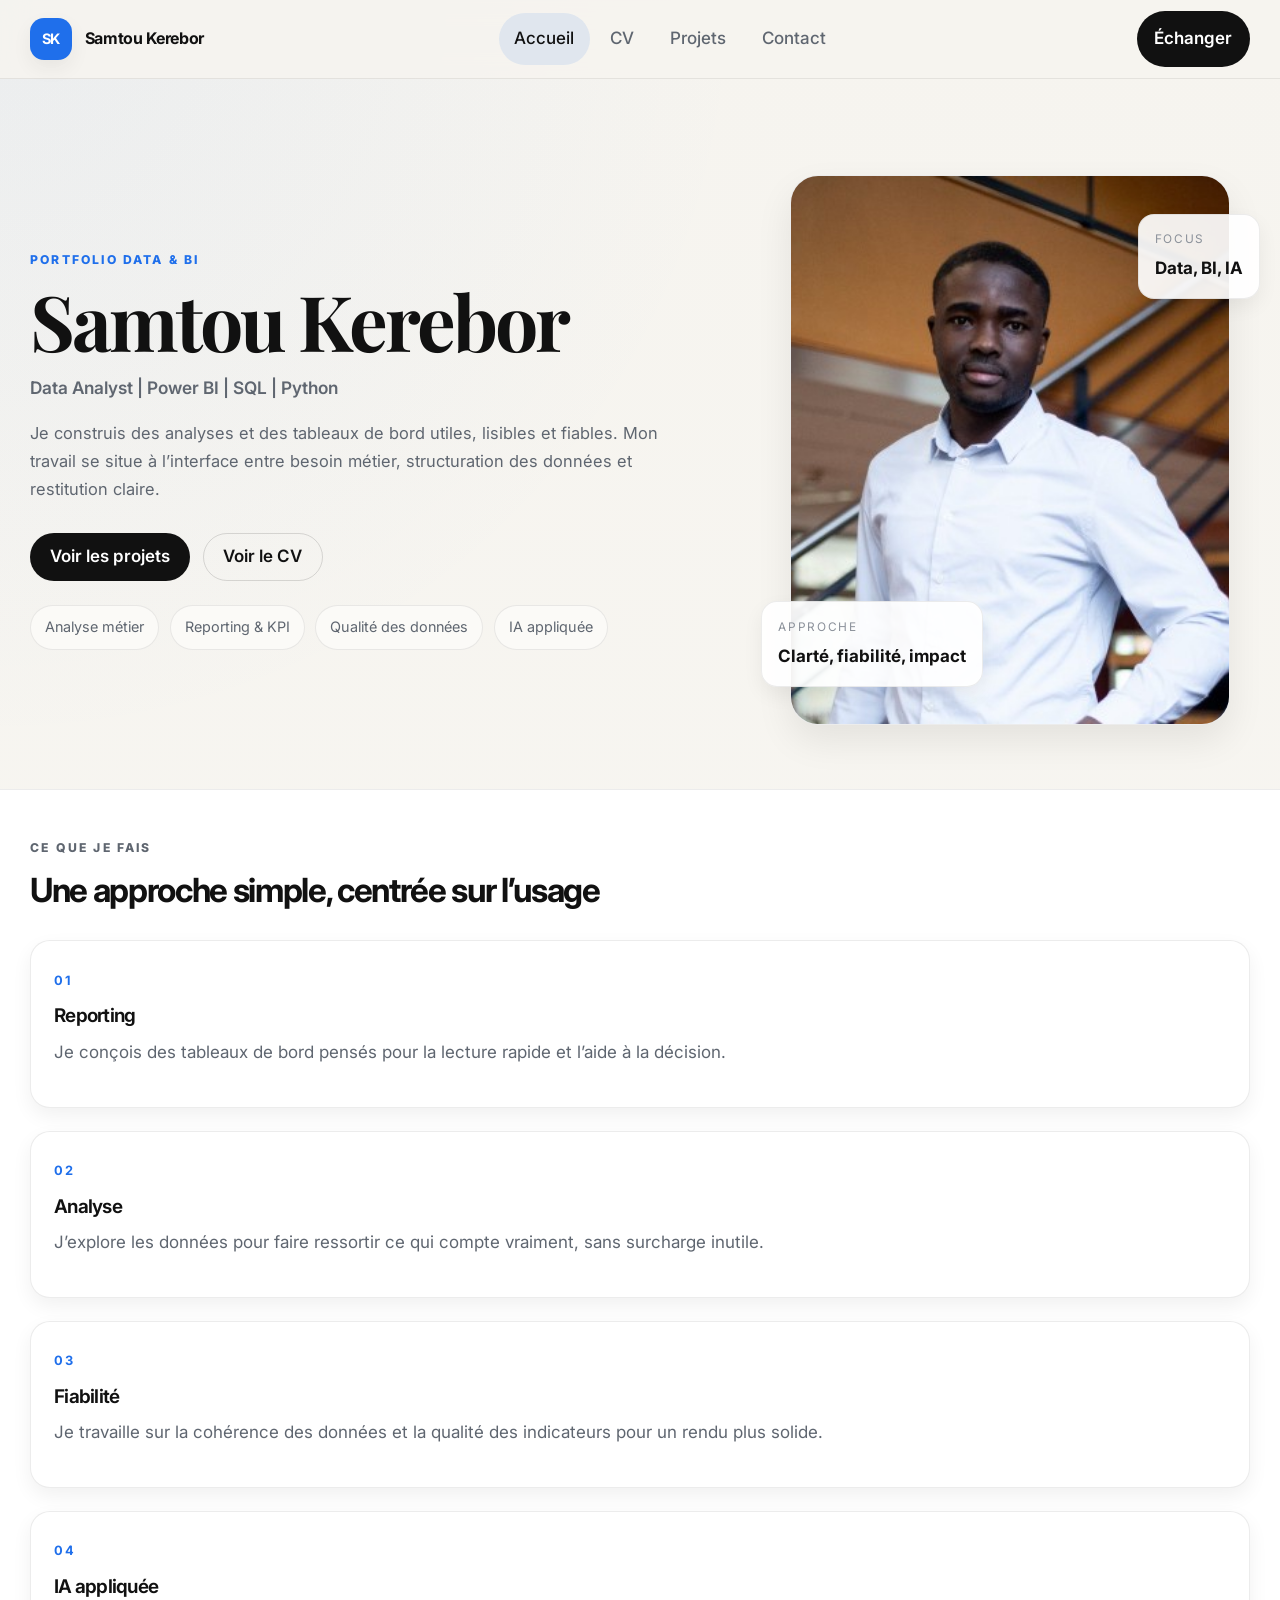
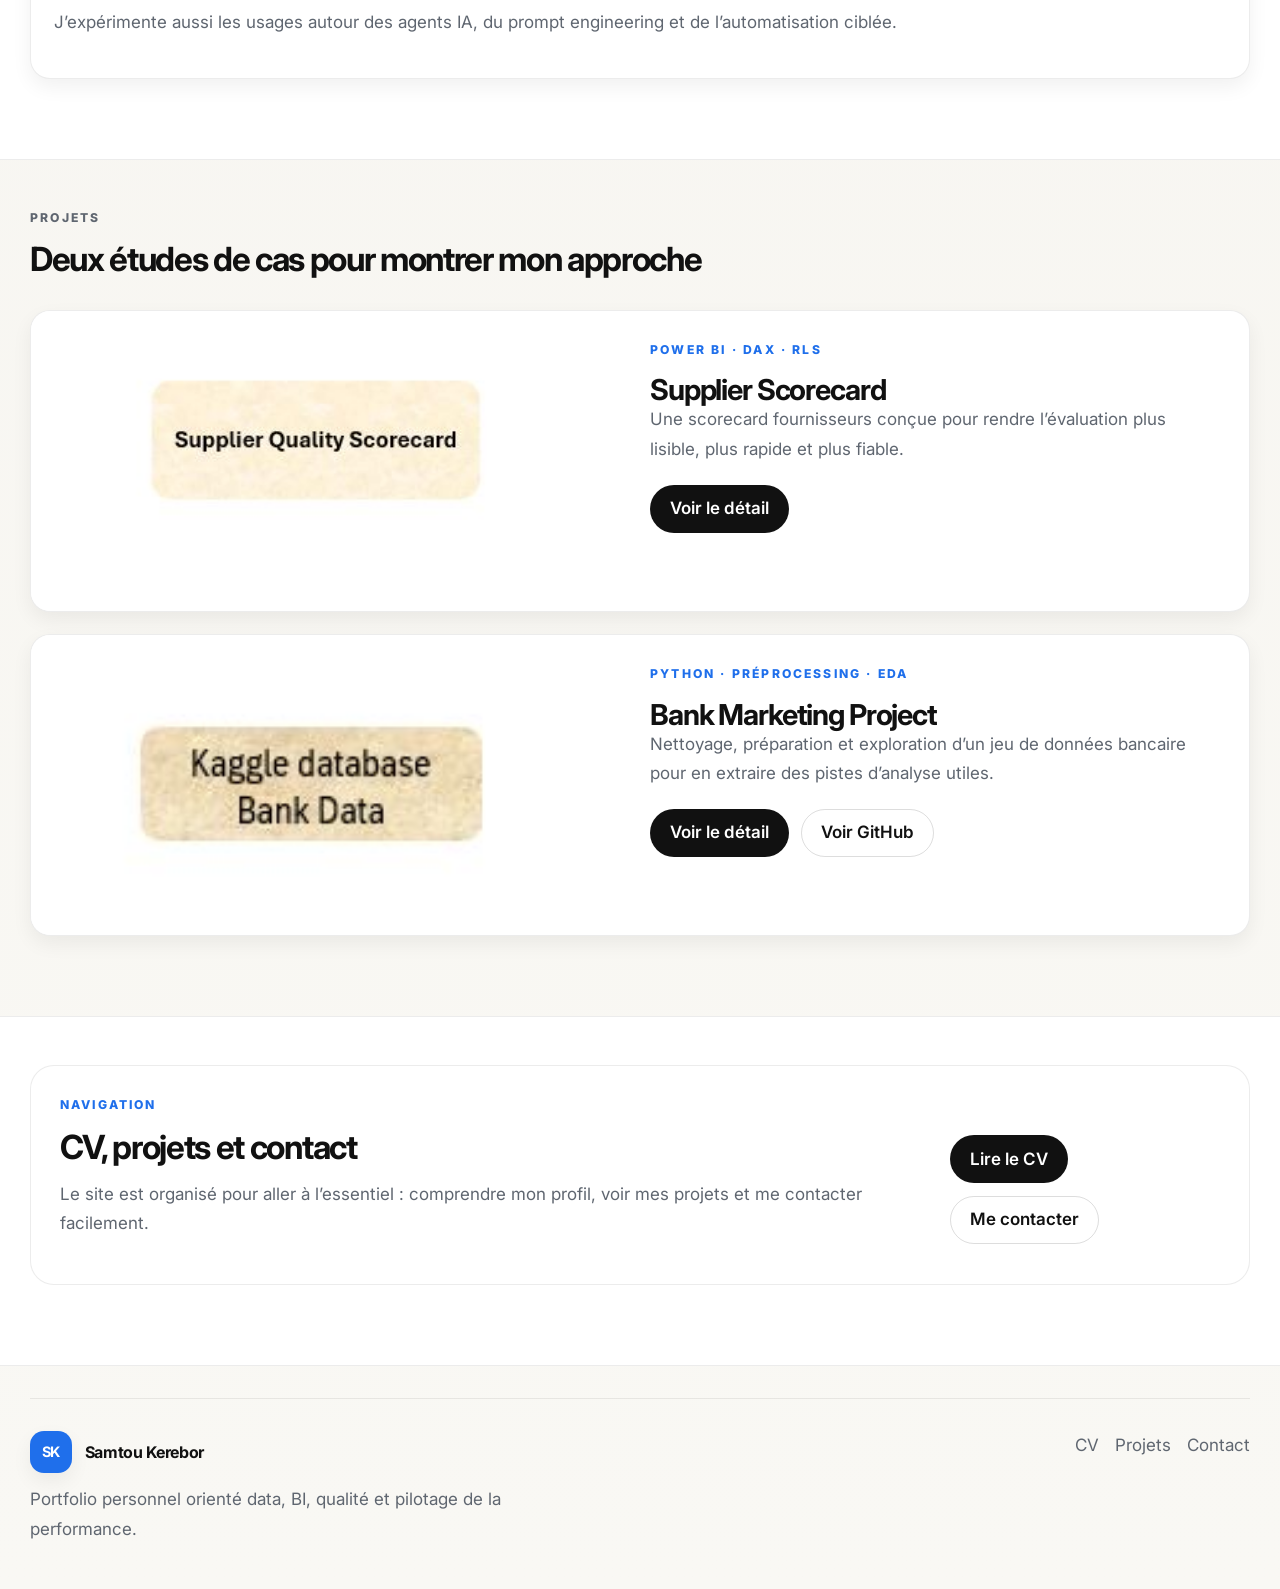
==== commit fb648af1: "Update index.html" ====
--- a/index.html
+++ b/index.html
@@ -38,8 +38,8 @@
             <h1>Samtou Kerebor</h1>
             <p class="hero-subtitle">Data Analyst | Power BI | SQL | Python</p>
             <p class="hero-intro">
-              J’aime travailler sur des sujets où la donnée doit devenir plus lisible, plus fiable et plus utile.
-              Mon approche relie besoins métiers, structuration de la donnée et restitution claire.
+              Je construis des analyses et des tableaux de bord utiles, lisibles et fiables.
+              Mon travail se situe à l’interface entre besoin métier, structuration des données et restitution claire.
             </p>
 
             <div class="hero-actions">
@@ -75,48 +75,96 @@
         <div class="container">
           <div class="section-heading">
             <p class="section-kicker">Ce que je fais</p>
-            <h2>Des sujets data concrets, avec une vraie logique d’usage</h2>
+            <h2>Une approche simple, centrée sur l’usage</h2>
           </div>
 
           <div class="capabilities-grid">
             <article class="capability-card">
               <span class="capability-index">01</span>
               <h3>Reporting</h3>
-              <p>Je conçois des tableaux de bord orientés lecture rapide, suivi de KPI et aide à la décision.</p>
+              <p>Je conçois des tableaux de bord pensés pour la lecture rapide et l’aide à la décision.</p>
             </article>
 
             <article class="capability-card">
               <span class="capability-index">02</span>
               <h3>Analyse</h3>
-              <p>Je travaille les données pour faire ressortir l’essentiel, sans alourdir inutilement la lecture.</p>
+              <p>J’explore les données pour faire ressortir ce qui compte vraiment, sans surcharge inutile.</p>
             </article>
 
             <article class="capability-card">
               <span class="capability-index">03</span>
               <h3>Fiabilité</h3>
-              <p>Je m’attache à la qualité des données, à la cohérence des indicateurs et à la robustesse du rendu.</p>
+              <p>Je travaille sur la cohérence des données et la qualité des indicateurs pour un rendu plus solide.</p>
             </article>
 
             <article class="capability-card">
               <span class="capability-index">04</span>
               <h3>IA appliquée</h3>
-              <p>J’explore aussi les usages autour des agents IA, du prompt engineering et de l’automatisation ciblée.</p>
+              <p>J’expérimente aussi les usages autour des agents IA, du prompt engineering et de l’automatisation ciblée.</p>
             </article>
           </div>
         </div>
       </section>
 
       <section class="section">
+        <div class="container">
+          <div class="section-heading">
+            <p class="section-kicker">Projets</p>
+            <h2>Deux études de cas pour montrer mon approche</h2>
+          </div>
+
+          <article class="project-card">
+            <div class="project-visual">
+              <img src="assets/img/scorecard-images-cover.jpg" alt="Aperçu du projet Supplier Scorecard dans Power BI" />
+            </div>
+
+            <div class="project-content">
+              <p class="project-overline">Power BI · DAX · RLS</p>
+              <div class="project-header">
+                <h2>Supplier Scorecard</h2>
+              </div>
+              <p class="project-summary">
+                Une scorecard fournisseurs conçue pour rendre l’évaluation plus lisible, plus rapide et plus fiable.
+              </p>
+              <div class="project-links">
+                <a class="btn btn-primary" href="projects/scorecard-supplier.html">Voir le détail</a>
+              </div>
+            </div>
+          </article>
+
+          <article class="project-card" style="margin-top: 1.4rem;">
+            <div class="project-visual">
+              <img src="assets/img/bank-marketing-cover.jpg" alt="Aperçu du projet Bank Marketing" />
+            </div>
+
+            <div class="project-content">
+              <p class="project-overline">Python · Préprocessing · EDA</p>
+              <div class="project-header">
+                <h2>Bank Marketing Project</h2>
+              </div>
+              <p class="project-summary">
+                Nettoyage, préparation et exploration d’un jeu de données bancaire pour en extraire des pistes d’analyse utiles.
+              </p>
+              <div class="project-links">
+                <a class="btn btn-primary" href="projects/bank-marketing-project.html">Voir le détail</a>
+                <a class="btn btn-secondary" href="https://github.com/samtoukerebor/Bank-Marketing-Project" target="_blank" rel="noopener noreferrer">Voir GitHub</a>
+              </div>
+            </div>
+          </article>
+        </div>
+      </section>
+
+      <section class="section section-alt">
         <div class="container preview-panel">
           <div class="preview-copy">
-            <p class="section-kicker">Projets</p>
-            <h2>Deux cas de travail, chacun avec sa propre logique</h2>
+            <p class="section-kicker">Navigation</p>
+            <h2>CV, projets et contact</h2>
             <p>
-              J’ai choisi de présenter les projets comme des études de cas, pour garder un format lisible et concret.
+              Le site est organisé pour aller à l’essentiel : comprendre mon profil, voir mes projets et me contacter facilement.
             </p>
           </div>
           <div class="preview-actions">
-            <a class="btn btn-primary" href="projects.html">Découvrir les projets</a>
+            <a class="btn btn-primary" href="about.html">Lire le CV</a>
             <a class="btn btn-secondary" href="contact.html">Me contacter</a>
           </div>
         </div>
--- a/styles.css
+++ b/styles.css
@@ -1,30 +1,28 @@
 :root {
-  --bg: #0b0f14;
-  --bg-soft: #11161d;
-  --bg-elevated: #151b24;
-  --surface: rgba(18, 24, 33, 0.78);
-  --surface-strong: #181f29;
-
-  --text: #f4f7fb;
-  --text-soft: #cbd3df;
-  --text-muted: #95a0b1;
-
-  --line: rgba(255, 255, 255, 0.07);
-  --line-strong: rgba(255, 255, 255, 0.12);
-
-  --primary: #6a8dff;
-  --primary-2: #95b0ff;
-
-  --shadow-lg: 0 26px 60px rgba(0, 0, 0, 0.30);
-  --shadow-md: 0 14px 34px rgba(0, 0, 0, 0.22);
-  --shadow-sm: 0 8px 20px rgba(0, 0, 0, 0.16);
+  --bg: #f6f4ef;
+  --bg-alt: #ffffff;
+  --surface: #ffffff;
+  --surface-soft: #fbfaf7;
+
+  --text: #111111;
+  --text-soft: #5f6670;
+  --text-muted: #8b919a;
+
+  --line: rgba(17, 17, 17, 0.08);
+  --line-strong: rgba(17, 17, 17, 0.14);
+
+  --primary: #1f6feb;
+  --primary-soft: rgba(31, 111, 235, 0.1);
+
+  --shadow-sm: 0 8px 20px rgba(17, 17, 17, 0.06);
+  --shadow-md: 0 16px 36px rgba(17, 17, 17, 0.08);
 
   --radius-xl: 28px;
-  --radius-lg: 22px;
-  --radius-md: 16px;
-  --radius-sm: 12px;
-
-  --container: 1240px;
+  --radius-lg: 20px;
+  --radius-md: 14px;
+  --radius-sm: 10px;
+
+  --container: 1220px;
   --reading: 760px;
 }
 
@@ -42,19 +40,18 @@
   margin: 0;
   font-family: "Inter", sans-serif;
   font-size: 17px;
-  line-height: 1.75;
+  line-height: 1.72;
   color: var(--text);
   background:
-    radial-gradient(circle at 10% 0%, rgba(106, 141, 255, 0.08), transparent 22%),
-    radial-gradient(circle at 90% 5%, rgba(149, 176, 255, 0.06), transparent 20%),
-    linear-gradient(180deg, #090d12 0%, #0b1016 48%, #090d12 100%);
+    radial-gradient(circle at top left, rgba(31, 111, 235, 0.05), transparent 22%),
+    linear-gradient(180deg, var(--bg) 0%, #f9f8f4 100%);
   -webkit-font-smoothing: antialiased;
   text-rendering: optimizeLegibility;
 }
 
 ::selection {
-  background: rgba(106, 141, 255, 0.22);
-  color: #fff;
+  background: rgba(31, 111, 235, 0.14);
+  color: var(--text);
 }
 
 img {
@@ -65,11 +62,11 @@
 a {
   color: inherit;
   text-decoration: none;
-  transition: color 0.22s ease, opacity 0.22s ease, transform 0.22s ease;
+  transition: color 0.2s ease, transform 0.2s ease, opacity 0.2s ease;
 }
 
 a:hover {
-  color: var(--primary-2);
+  color: var(--primary);
 }
 
 p {
@@ -99,8 +96,8 @@
   position: sticky;
   top: 0;
   z-index: 1000;
-  backdrop-filter: blur(14px);
-  background: rgba(8, 10, 14, 0.68);
+  background: rgba(246, 244, 239, 0.86);
+  backdrop-filter: blur(12px);
   border-bottom: 1px solid var(--line);
 }
 
@@ -115,21 +112,21 @@
 .brand {
   display: inline-flex;
   align-items: center;
-  gap: 0.75rem;
+  gap: 0.8rem;
   font-weight: 700;
   letter-spacing: -0.02em;
 }
 
 .brand-mark {
-  width: 40px;
-  height: 40px;
+  width: 42px;
+  height: 42px;
   border-radius: 14px;
   display: inline-grid;
   place-items: center;
-  color: #fff;
-  background: linear-gradient(135deg, var(--primary), var(--primary-2));
+  background: var(--primary);
+  color: white;
+  font-size: 0.9rem;
   box-shadow: var(--shadow-sm);
-  font-size: 0.88rem;
 }
 
 .brand-text {
@@ -145,36 +142,32 @@
 }
 
 .nav-link {
-  padding: 0.72rem 0.95rem;
+  padding: 0.7rem 0.95rem;
   border-radius: 999px;
   color: var(--text-soft);
   font-weight: 500;
 }
 
 .nav-link:hover {
-  color: var(--text);
-  background: rgba(255, 255, 255, 0.035);
+  background: rgba(31, 111, 235, 0.06);
 }
 
 .nav-link.active {
-  color: #fff;
-  background: rgba(106, 141, 255, 0.14);
-  box-shadow: inset 0 0 0 1px rgba(106, 141, 255, 0.12);
+  color: var(--text);
+  background: rgba(31, 111, 235, 0.1);
 }
 
 .nav-cta {
   padding: 0.85rem 1.1rem;
   border-radius: 999px;
-  background: linear-gradient(135deg, var(--primary), var(--primary-2));
-  color: #fff;
+  background: var(--text);
+  color: white;
   font-weight: 600;
-  box-shadow: var(--shadow-sm);
 }
 
 .nav-cta:hover {
-  transform: translateY(-1px);
-  color: #fff;
-  box-shadow: var(--shadow-md);
+  color: white;
+  opacity: 0.9;
 }
 
 /* Typography */
@@ -196,16 +189,16 @@
 }
 
 h2 {
-  font-size: clamp(1.8rem, 2.5vw, 2.8rem);
+  font-size: clamp(1.9rem, 2.6vw, 2.8rem);
   line-height: 1.08;
   margin-bottom: 0.9rem;
   font-weight: 700;
 }
 
 h3 {
-  font-size: 1.15rem;
+  font-size: 1.18rem;
   line-height: 1.3;
-  margin-bottom: 0.6rem;
+  margin-bottom: 0.55rem;
   font-weight: 650;
 }
 
@@ -244,40 +237,33 @@
 .eyebrow,
 .section-kicker,
 .project-overline {
-  margin: 0 0 0.9rem;
+  margin: 0 0 0.85rem;
   font-size: 0.76rem;
   font-weight: 800;
   letter-spacing: 0.18em;
   text-transform: uppercase;
-  color: var(--primary-2);
-}
-
-/* Section spacing */
+  color: var(--primary);
+}
+
+/* Sections */
 .hero,
 .page-hero {
-  padding: 6.2rem 0 3.8rem;
-}
-
-.page-hero-compact {
-  padding-bottom: 1.25rem;
+  padding: 6rem 0 4rem;
 }
 
 .section {
-  padding: 3rem 0 4.8rem;
+  padding: 3rem 0 5rem;
 }
 
 .section-alt {
-  background: rgba(255, 255, 255, 0.015);
+  background: var(--surface);
   border-top: 1px solid var(--line);
   border-bottom: 1px solid var(--line);
 }
 
-.section-heading {
+.section-heading,
+.section-heading-compact {
   margin-bottom: 2rem;
-}
-
-.section-heading-compact {
-  margin-bottom: 1.3rem;
 }
 
 /* Buttons */
@@ -285,46 +271,41 @@
   display: inline-flex;
   align-items: center;
   justify-content: center;
-  min-height: 50px;
-  padding: 0 1.25rem;
+  min-height: 48px;
+  padding: 0 1.2rem;
   border-radius: 999px;
   border: 1px solid transparent;
   font-weight: 600;
   cursor: pointer;
 }
 
-.btn:hover {
-  transform: translateY(-1px);
-}
-
 .btn-primary {
-  background: linear-gradient(135deg, var(--primary), var(--primary-2));
-  color: #fff;
-  box-shadow: var(--shadow-sm);
+  background: var(--text);
+  color: white;
 }
 
 .btn-primary:hover {
-  color: #fff;
-  box-shadow: var(--shadow-md);
+  color: white;
+  opacity: 0.92;
 }
 
 .btn-secondary {
-  background: rgba(255, 255, 255, 0.03);
-  border-color: var(--line);
+  background: transparent;
+  border-color: var(--line-strong);
   color: var(--text);
 }
 
 .btn-secondary:hover {
-  background: rgba(255, 255, 255, 0.05);
+  background: rgba(17, 17, 17, 0.04);
   color: var(--text);
 }
 
 .btn-disabled {
-  opacity: 0.65;
+  opacity: 0.6;
   pointer-events: none;
 }
 
-/* Grids */
+/* Layout */
 .hero-grid,
 .about-grid,
 .contact-grid,
@@ -332,7 +313,10 @@
 .project-detail-grid,
 .project-page-layout,
 .two-column-section,
-.projects-grid {
+.projects-grid,
+.capabilities-grid,
+.timeline-grid,
+.metrics-grid {
   display: grid;
   gap: 1.4rem;
 }
@@ -372,20 +356,20 @@
   display: flex;
   flex-wrap: wrap;
   gap: 0.65rem;
-  margin-top: 1.6rem;
+  margin-top: 1.5rem;
 }
 
 .meta-chip,
 .tag {
-  padding: 0.62rem 0.9rem;
+  padding: 0.6rem 0.88rem;
   border-radius: 999px;
-  background: rgba(255, 255, 255, 0.03);
+  background: var(--surface-soft);
   border: 1px solid var(--line);
   color: var(--text-soft);
   font-size: 0.9rem;
 }
 
-/* Hero visuals */
+/* Hero */
 .hero-visual {
   position: relative;
   min-height: 520px;
@@ -397,11 +381,11 @@
 .photo-frame {
   width: min(440px, 100%);
   aspect-ratio: 4 / 5;
-  border-radius: 30px;
+  border-radius: 28px;
   overflow: hidden;
-  background: var(--surface-strong);
+  background: white;
   border: 1px solid var(--line);
-  box-shadow: var(--shadow-lg);
+  box-shadow: var(--shadow-md);
 }
 
 .photo-frame img {
@@ -412,12 +396,11 @@
 
 .floating-card {
   position: absolute;
-  padding: 0.95rem 1rem;
+  padding: 0.9rem 1rem;
   border-radius: 16px;
-  background: rgba(16, 20, 28, 0.8);
+  background: rgba(255, 255, 255, 0.92);
   border: 1px solid var(--line);
   box-shadow: var(--shadow-sm);
-  backdrop-filter: blur(10px);
 }
 
 .floating-card-top {
@@ -445,7 +428,7 @@
 .capability-card,
 .timeline-card,
 .metric-card {
-  background: rgba(18, 24, 33, 0.72);
+  background: var(--surface);
   border: 1px solid var(--line);
   border-radius: var(--radius-lg);
   box-shadow: var(--shadow-sm);
@@ -455,35 +438,34 @@
 .capability-card,
 .timeline-card,
 .metric-card {
-  padding: 1.55rem;
+  padding: 1.45rem;
 }
 
 .card-large {
-  padding: 1.9rem;
+  padding: 1.8rem;
 }
 
 .card-emphasis {
-  background: linear-gradient(180deg, rgba(20, 29, 45, 0.95), rgba(18, 24, 33, 0.88));
+  background: rgba(31, 111, 235, 0.06);
 }
 
 .capability-card,
 .card,
 .timeline-card {
-  transition: transform 0.22s ease, box-shadow 0.22s ease, border-color 0.22s ease;
+  transition: transform 0.2s ease, box-shadow 0.2s ease;
 }
 
 .capability-card:hover,
 .card:hover,
 .timeline-card:hover {
-  transform: translateY(-3px);
-  border-color: rgba(106, 141, 255, 0.18);
+  transform: translateY(-2px);
   box-shadow: var(--shadow-md);
 }
 
 .capability-index {
   display: inline-block;
   margin-bottom: 0.8rem;
-  color: var(--primary-2);
+  color: var(--primary);
   font-size: 0.8rem;
   font-weight: 700;
   letter-spacing: 0.14em;
@@ -504,9 +486,9 @@
   align-items: center;
   justify-content: space-between;
   gap: 1.6rem;
-  padding: 1.9rem;
+  padding: 1.8rem;
   border-radius: 24px;
-  background: rgba(255, 255, 255, 0.02);
+  background: var(--surface);
   border: 1px solid var(--line);
 }
 
@@ -518,25 +500,24 @@
 
 .timeline-marker {
   position: absolute;
-  left: 1.25rem;
-  top: 1.65rem;
+  left: 1.2rem;
+  top: 1.6rem;
   width: 10px;
   height: 10px;
   border-radius: 999px;
-  background: linear-gradient(135deg, var(--primary), var(--primary-2));
-  box-shadow: 0 0 0 5px rgba(106, 141, 255, 0.08);
-}
-
-/* Project specific */
+  background: var(--primary);
+}
+
+/* Projects */
 .project-card {
   display: grid;
-  grid-template-columns: minmax(260px, 0.92fr) minmax(0, 1.08fr);
+  grid-template-columns: minmax(260px, 0.95fr) minmax(0, 1.05fr);
   overflow: hidden;
 }
 
 .project-visual {
   min-height: 300px;
-  background: #121926;
+  background: var(--surface-soft);
 }
 
 .project-visual img {
@@ -549,10 +530,6 @@
   padding: 1.8rem;
 }
 
-.project-header {
-  margin-bottom: 0.8rem;
-}
-
 .project-header h2 {
   font-size: 1.8rem;
   margin-bottom: 0;
@@ -561,8 +538,8 @@
 .project-links {
   display: flex;
   flex-wrap: wrap;
-  gap: 0.75rem;
-  margin-top: 1.35rem;
+  gap: 0.7rem;
+  margin-top: 1.3rem;
 }
 
 .project-link {
@@ -574,7 +551,7 @@
 }
 
 .project-link:hover {
-  color: var(--primary-2);
+  color: var(--primary);
 }
 
 .project-main-visual {
@@ -616,7 +593,6 @@
 
 .project-info-item strong {
   color: var(--text);
-  font-weight: 600;
 }
 
 .project-list {
@@ -626,14 +602,14 @@
 }
 
 .project-list li + li {
-  margin-top: 0.6rem;
+  margin-top: 0.58rem;
 }
 
 .project-note {
   margin-top: 1rem;
   padding: 0.9rem 1rem;
-  border-left: 2px solid rgba(106, 141, 255, 0.35);
-  background: rgba(106, 141, 255, 0.06);
+  border-left: 2px solid rgba(31, 111, 235, 0.4);
+  background: rgba(31, 111, 235, 0.05);
   border-radius: 12px;
 }
 
@@ -660,7 +636,7 @@
 }
 
 .project-gallery-item figcaption {
-  padding: 1rem 1.15rem 1.2rem;
+  padding: 1rem 1.1rem 1.2rem;
 }
 
 .project-gallery-item figcaption strong {
@@ -693,10 +669,10 @@
 input,
 textarea {
   width: 100%;
-  padding: 0.96rem 1rem;
+  padding: 0.95rem 1rem;
   border-radius: 14px;
   border: 1px solid var(--line-strong);
-  background: rgba(255, 255, 255, 0.03);
+  background: white;
   font: inherit;
   color: var(--text);
   outline: none;
@@ -709,8 +685,8 @@
 
 input:focus,
 textarea:focus {
-  border-color: rgba(106, 141, 255, 0.55);
-  box-shadow: 0 0 0 4px rgba(106, 141, 255, 0.09);
+  border-color: rgba(31, 111, 235, 0.5);
+  box-shadow: 0 0 0 4px rgba(31, 111, 235, 0.08);
 }
 
 /* Footer */
@@ -744,19 +720,6 @@
 
 .footer-links a {
   color: var(--text-soft);
-}
-
-/* Utility */
-.section-tight {
-  padding: 2rem 0 3.6rem;
-}
-
-.project-hero-compact {
-  padding-bottom: 1.2rem;
-}
-
-.project-content-block + .project-content-block {
-  margin-top: 1.1rem;
 }
 
 /* Responsive */
@@ -768,7 +731,10 @@
   .project-detail-grid,
   .project-page-layout,
   .two-column-section,
-  .project-gallery {
+  .project-gallery,
+  .capabilities-grid,
+  .timeline-grid,
+  .metrics-grid {
     grid-template-columns: 1fr;
   }
 
@@ -795,13 +761,13 @@
 
 @media (max-width: 760px) {
   .container {
-    width: min(var(--container), calc(100% - 1.1rem));
+    width: min(var(--container), calc(100% - 1rem));
   }
 
   .nav-wrapper {
     flex-wrap: wrap;
     justify-content: center;
-    padding: 0.7rem 0;
+    padding: 0.75rem 0;
   }
 
   .site-nav {
@@ -816,7 +782,7 @@
 
   .hero,
   .page-hero {
-    padding-top: 4.4rem;
+    padding-top: 4.2rem;
   }
 
   h1 {
@@ -830,7 +796,7 @@
   .metric-card,
   .project-content,
   .contact-form-card {
-    padding: 1.2rem;
+    padding: 1.15rem;
   }
 
   .photo-frame {
@@ -843,6 +809,6 @@
 }
 
 :focus-visible {
-  outline: 3px solid rgba(149, 176, 255, 0.7);
+  outline: 3px solid rgba(31, 111, 235, 0.45);
   outline-offset: 3px;
 }
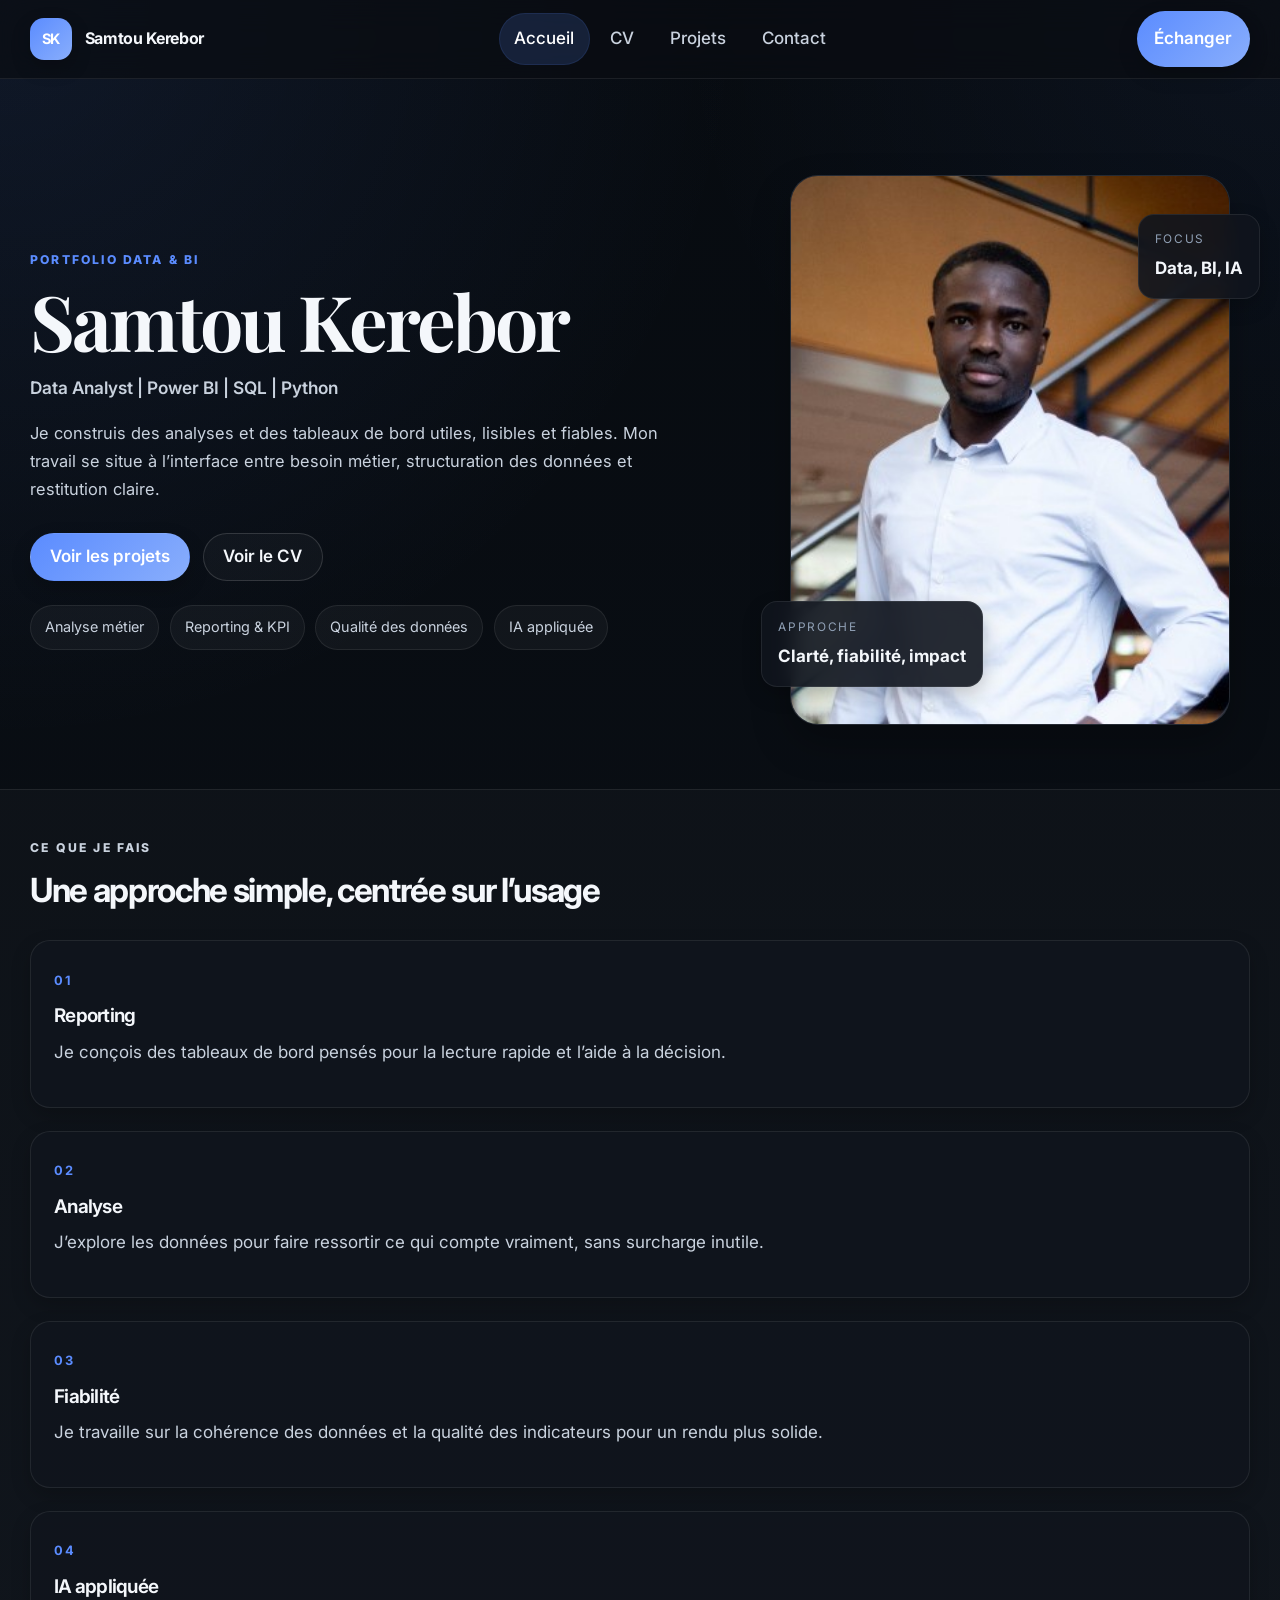
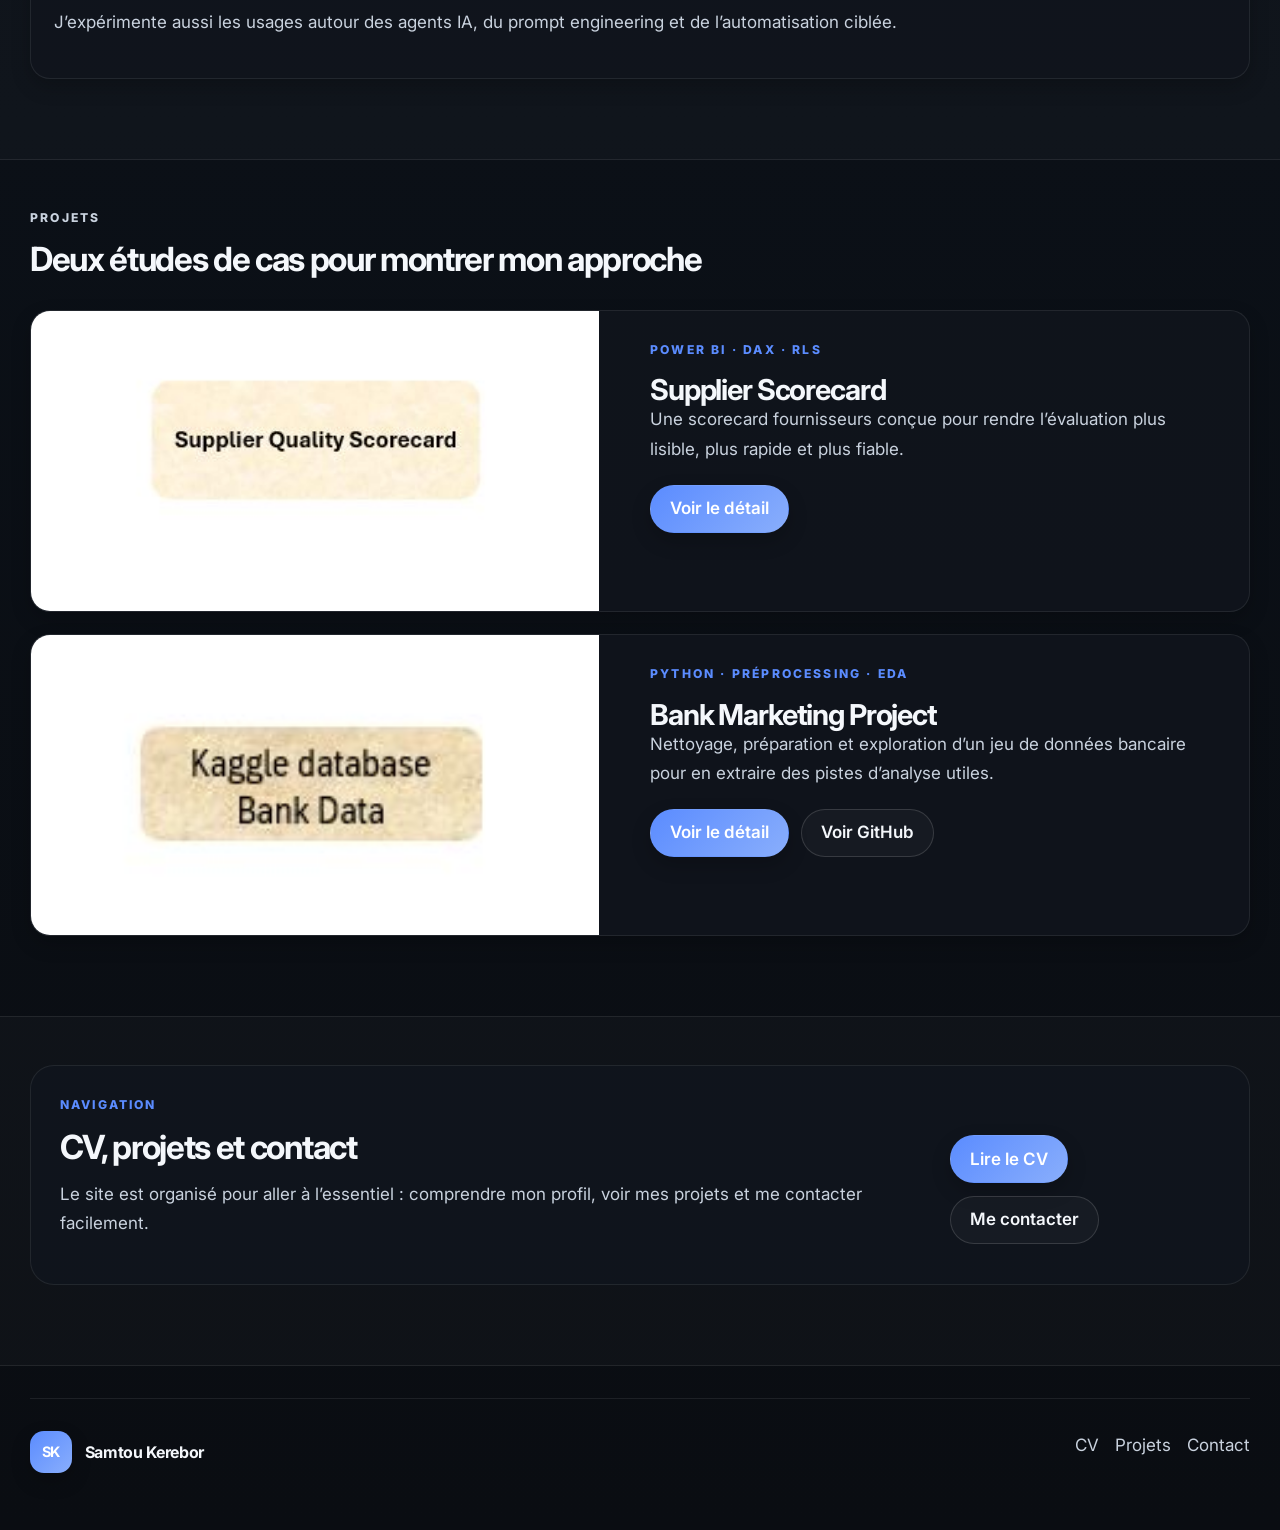
==== commit e15672bf: "Update title to include 'AI' in portfolio" ====
--- a/index.html
+++ b/index.html
@@ -3,7 +3,7 @@
 <head>
   <meta charset="UTF-8" />
   <meta name="viewport" content="width=device-width, initial-scale=1.0" />
-  <title>Samtou Kerebor | Portfolio Data & BI</title>
+  <title>Samtou Kerebor | Portfolio Data, AI & BI</title>
   <meta name="description" content="Portfolio de Samtou Kerebor, Data Analyst orienté business, spécialisé en Power BI, SQL, Python, qualité des données et pilotage de la performance." />
   <link rel="preconnect" href="https://fonts.googleapis.com" />
   <link rel="preconnect" href="https://fonts.gstatic.com" crossorigin />
@@ -178,9 +178,6 @@
             <span class="brand-mark">SK</span>
             <span class="brand-text">Samtou Kerebor</span>
           </a>
-          <p class="footer-text">
-            Portfolio personnel orienté data, BI, qualité et pilotage de la performance.
-          </p>
         </div>
 
         <div class="footer-links">
--- a/styles.css
+++ b/styles.css
@@ -1,21 +1,21 @@
 :root {
-  --bg: #f6f4ef;
-  --bg-alt: #ffffff;
-  --surface: #ffffff;
-  --surface-soft: #fbfaf7;
-
-  --text: #111111;
-  --text-soft: #5f6670;
-  --text-muted: #8b919a;
-
-  --line: rgba(17, 17, 17, 0.08);
-  --line-strong: rgba(17, 17, 17, 0.14);
-
-  --primary: #1f6feb;
-  --primary-soft: rgba(31, 111, 235, 0.1);
-
-  --shadow-sm: 0 8px 20px rgba(17, 17, 17, 0.06);
-  --shadow-md: 0 16px 36px rgba(17, 17, 17, 0.08);
+  --bg: #0b0f14;
+  --bg-alt: #10151d;
+  --surface: rgba(16, 21, 29, 0.88);
+  --surface-soft: rgba(255, 255, 255, 0.04);
+
+  --text: #f4f7fb;
+  --text-soft: #c9d2de;
+  --text-muted: #90a0b5;
+
+  --line: rgba(255, 255, 255, 0.08);
+  --line-strong: rgba(255, 255, 255, 0.14);
+
+  --primary: #5b8cff;
+  --primary-soft: rgba(91, 140, 255, 0.12);
+
+  --shadow-sm: 0 8px 20px rgba(0, 0, 0, 0.20);
+  --shadow-md: 0 18px 38px rgba(0, 0, 0, 0.28);
 
   --radius-xl: 28px;
   --radius-lg: 20px;
@@ -43,15 +43,16 @@
   line-height: 1.72;
   color: var(--text);
   background:
-    radial-gradient(circle at top left, rgba(31, 111, 235, 0.05), transparent 22%),
-    linear-gradient(180deg, var(--bg) 0%, #f9f8f4 100%);
+    radial-gradient(circle at top left, rgba(91, 140, 255, 0.10), transparent 22%),
+    radial-gradient(circle at top right, rgba(91, 140, 255, 0.06), transparent 18%),
+    linear-gradient(180deg, #070b10 0%, #0b1017 55%, #0a0d12 100%);
   -webkit-font-smoothing: antialiased;
   text-rendering: optimizeLegibility;
 }
 
 ::selection {
-  background: rgba(31, 111, 235, 0.14);
-  color: var(--text);
+  background: rgba(91, 140, 255, 0.22);
+  color: white;
 }
 
 img {
@@ -96,8 +97,8 @@
   position: sticky;
   top: 0;
   z-index: 1000;
-  background: rgba(246, 244, 239, 0.86);
-  backdrop-filter: blur(12px);
+  background: rgba(10, 13, 18, 0.72);
+  backdrop-filter: blur(16px);
   border-bottom: 1px solid var(--line);
 }
 
@@ -123,7 +124,7 @@
   border-radius: 14px;
   display: inline-grid;
   place-items: center;
-  background: var(--primary);
+  background: linear-gradient(135deg, var(--primary), #89aefc);
   color: white;
   font-size: 0.9rem;
   box-shadow: var(--shadow-sm);
@@ -149,25 +150,28 @@
 }
 
 .nav-link:hover {
-  background: rgba(31, 111, 235, 0.06);
+  background: rgba(255, 255, 255, 0.04);
+  color: var(--text);
 }
 
 .nav-link.active {
-  color: var(--text);
-  background: rgba(31, 111, 235, 0.1);
+  color: white;
+  background: rgba(91, 140, 255, 0.16);
+  box-shadow: inset 0 0 0 1px rgba(91, 140, 255, 0.12);
 }
 
 .nav-cta {
   padding: 0.85rem 1.1rem;
   border-radius: 999px;
-  background: var(--text);
+  background: linear-gradient(135deg, var(--primary), #89aefc);
   color: white;
   font-weight: 600;
+  box-shadow: var(--shadow-sm);
 }
 
 .nav-cta:hover {
   color: white;
-  opacity: 0.9;
+  opacity: 0.95;
 }
 
 /* Typography */
@@ -256,7 +260,7 @@
 }
 
 .section-alt {
-  background: var(--surface);
+  background: rgba(255, 255, 255, 0.02);
   border-top: 1px solid var(--line);
   border-bottom: 1px solid var(--line);
 }
@@ -277,26 +281,32 @@
   border: 1px solid transparent;
   font-weight: 600;
   cursor: pointer;
+  transition: transform 0.2s ease, opacity 0.2s ease, background 0.2s ease, color 0.2s ease;
+}
+
+.btn:hover {
+  transform: translateY(-1px);
 }
 
 .btn-primary {
-  background: var(--text);
+  background: linear-gradient(135deg, var(--primary), #89aefc);
   color: white;
+  box-shadow: var(--shadow-sm);
 }
 
 .btn-primary:hover {
   color: white;
-  opacity: 0.92;
+  opacity: 0.95;
 }
 
 .btn-secondary {
-  background: transparent;
+  background: rgba(255, 255, 255, 0.03);
   border-color: var(--line-strong);
   color: var(--text);
 }
 
 .btn-secondary:hover {
-  background: rgba(17, 17, 17, 0.04);
+  background: rgba(255, 255, 255, 0.06);
   color: var(--text);
 }
 
@@ -316,7 +326,8 @@
 .projects-grid,
 .capabilities-grid,
 .timeline-grid,
-.metrics-grid {
+.metrics-grid,
+.skills-grid {
   display: grid;
   gap: 1.4rem;
 }
@@ -329,7 +340,8 @@
 .about-grid,
 .contact-grid,
 .project-detail-grid,
-.two-column-section {
+.two-column-section,
+.skills-grid {
   grid-template-columns: repeat(2, minmax(0, 1fr));
 }
 
@@ -363,7 +375,7 @@
 .tag {
   padding: 0.6rem 0.88rem;
   border-radius: 999px;
-  background: var(--surface-soft);
+  background: rgba(255, 255, 255, 0.04);
   border: 1px solid var(--line);
   color: var(--text-soft);
   font-size: 0.9rem;
@@ -383,7 +395,7 @@
   aspect-ratio: 4 / 5;
   border-radius: 28px;
   overflow: hidden;
-  background: white;
+  background: #121822;
   border: 1px solid var(--line);
   box-shadow: var(--shadow-md);
 }
@@ -398,9 +410,10 @@
   position: absolute;
   padding: 0.9rem 1rem;
   border-radius: 16px;
-  background: rgba(255, 255, 255, 0.92);
+  background: rgba(16, 21, 29, 0.9);
   border: 1px solid var(--line);
   box-shadow: var(--shadow-sm);
+  backdrop-filter: blur(10px);
 }
 
 .floating-card-top {
@@ -427,7 +440,8 @@
 .project-card,
 .capability-card,
 .timeline-card,
-.metric-card {
+.metric-card,
+.skill-group {
   background: var(--surface);
   border: 1px solid var(--line);
   border-radius: var(--radius-lg);
@@ -437,7 +451,8 @@
 .card,
 .capability-card,
 .timeline-card,
-.metric-card {
+.metric-card,
+.skill-group {
   padding: 1.45rem;
 }
 
@@ -446,18 +461,20 @@
 }
 
 .card-emphasis {
-  background: rgba(31, 111, 235, 0.06);
+  background: rgba(91, 140, 255, 0.08);
 }
 
 .capability-card,
 .card,
-.timeline-card {
+.timeline-card,
+.skill-group {
   transition: transform 0.2s ease, box-shadow 0.2s ease;
 }
 
 .capability-card:hover,
 .card:hover,
-.timeline-card:hover {
+.timeline-card:hover,
+.skill-group:hover {
   transform: translateY(-2px);
   box-shadow: var(--shadow-md);
 }
@@ -478,6 +495,21 @@
 
 .clean-list li + li {
   margin-top: 0.5rem;
+}
+
+/* Skills */
+.skills-grid {
+  margin-top: 0.5rem;
+}
+
+.skill-group h3 {
+  margin-bottom: 0.35rem;
+  font-size: 1rem;
+}
+
+.skill-group p {
+  margin-bottom: 0;
+  color: var(--text-soft);
 }
 
 /* Panels */
@@ -517,7 +549,7 @@
 
 .project-visual {
   min-height: 300px;
-  background: var(--surface-soft);
+  background: #121822;
 }
 
 .project-visual img {
@@ -608,8 +640,8 @@
 .project-note {
   margin-top: 1rem;
   padding: 0.9rem 1rem;
-  border-left: 2px solid rgba(31, 111, 235, 0.4);
-  background: rgba(31, 111, 235, 0.05);
+  border-left: 2px solid rgba(91, 140, 255, 0.4);
+  background: rgba(91, 140, 255, 0.05);
   border-radius: 12px;
 }
 
@@ -672,7 +704,7 @@
   padding: 0.95rem 1rem;
   border-radius: 14px;
   border: 1px solid var(--line-strong);
-  background: white;
+  background: rgba(255, 255, 255, 0.03);
   font: inherit;
   color: var(--text);
   outline: none;
@@ -685,8 +717,8 @@
 
 input:focus,
 textarea:focus {
-  border-color: rgba(31, 111, 235, 0.5);
-  box-shadow: 0 0 0 4px rgba(31, 111, 235, 0.08);
+  border-color: rgba(91, 140, 255, 0.5);
+  box-shadow: 0 0 0 4px rgba(91, 140, 255, 0.08);
 }
 
 /* Footer */
@@ -734,7 +766,8 @@
   .project-gallery,
   .capabilities-grid,
   .timeline-grid,
-  .metrics-grid {
+  .metrics-grid,
+  .skills-grid {
     grid-template-columns: 1fr;
   }
 
@@ -794,6 +827,7 @@
   .capability-card,
   .timeline-card,
   .metric-card,
+  .skill-group,
   .project-content,
   .contact-form-card {
     padding: 1.15rem;
@@ -809,6 +843,6 @@
 }
 
 :focus-visible {
-  outline: 3px solid rgba(31, 111, 235, 0.45);
+  outline: 3px solid rgba(91, 140, 255, 0.45);
   outline-offset: 3px;
 }
